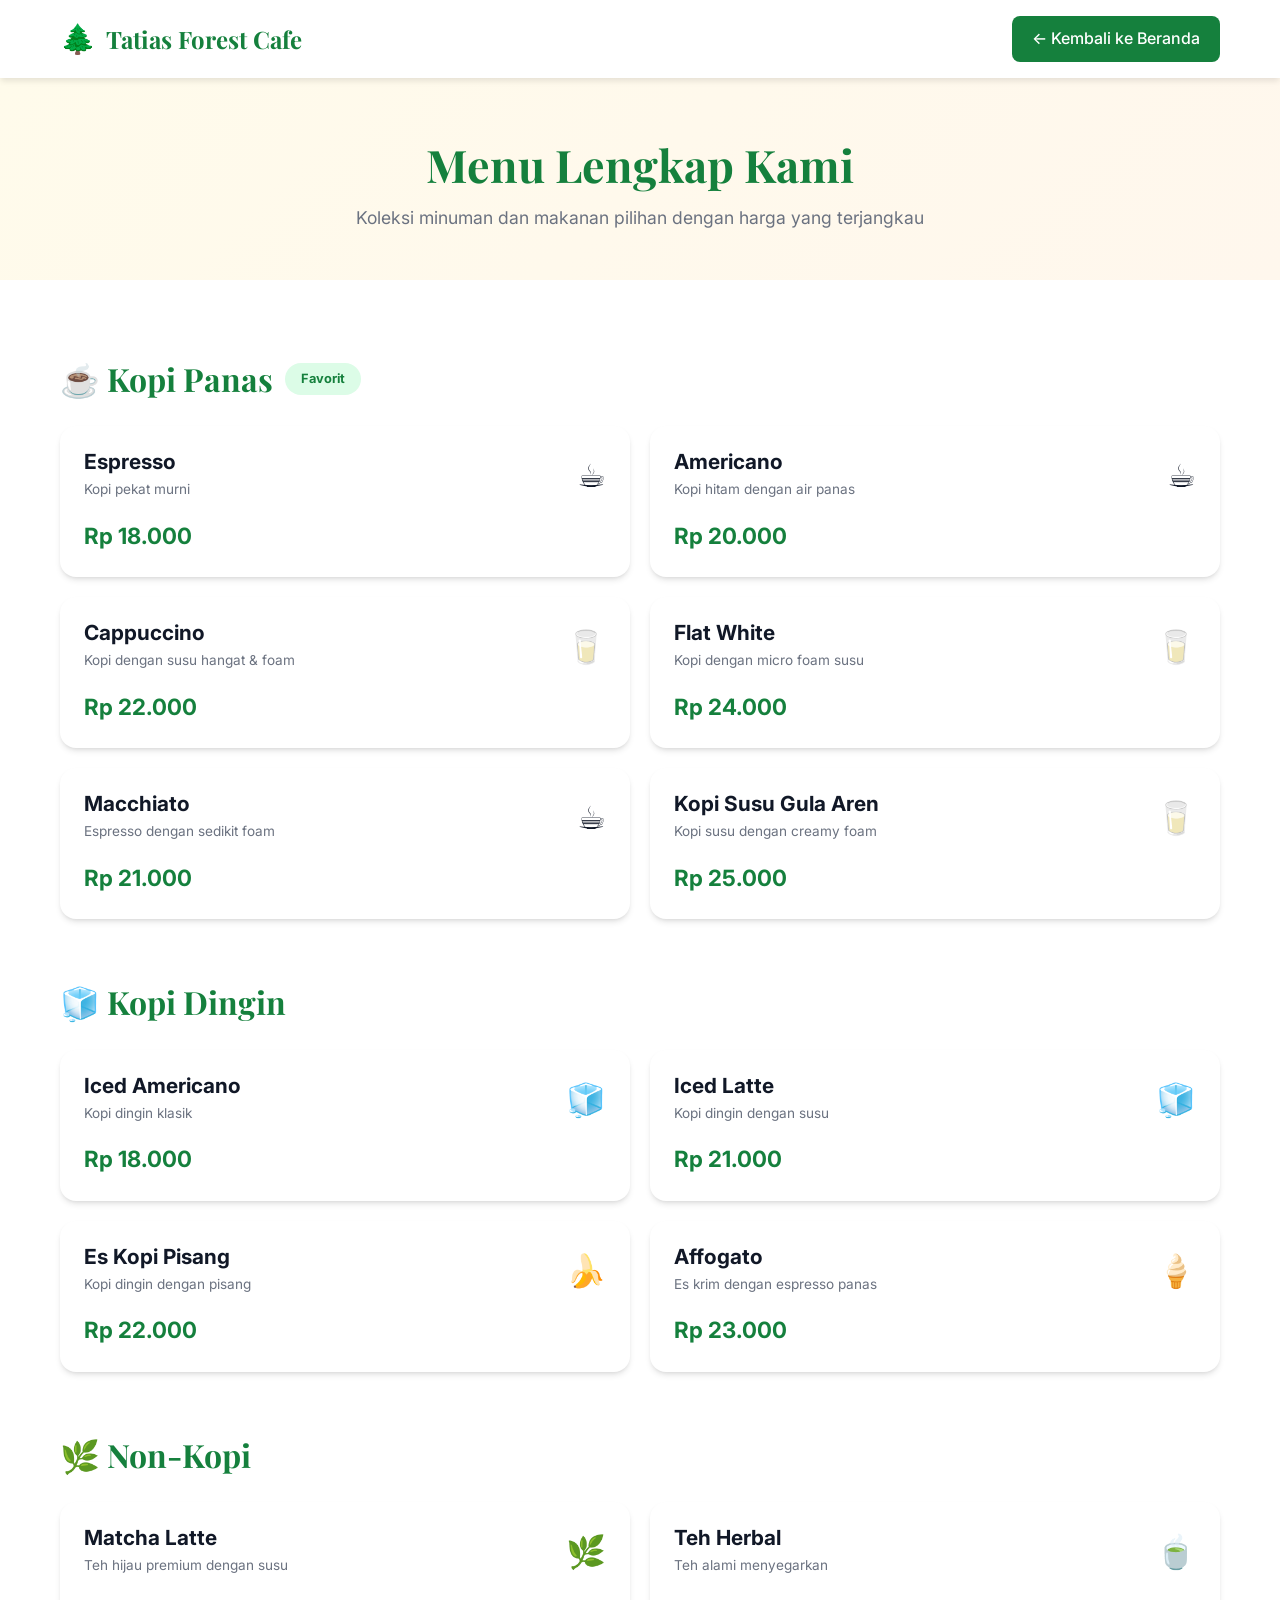
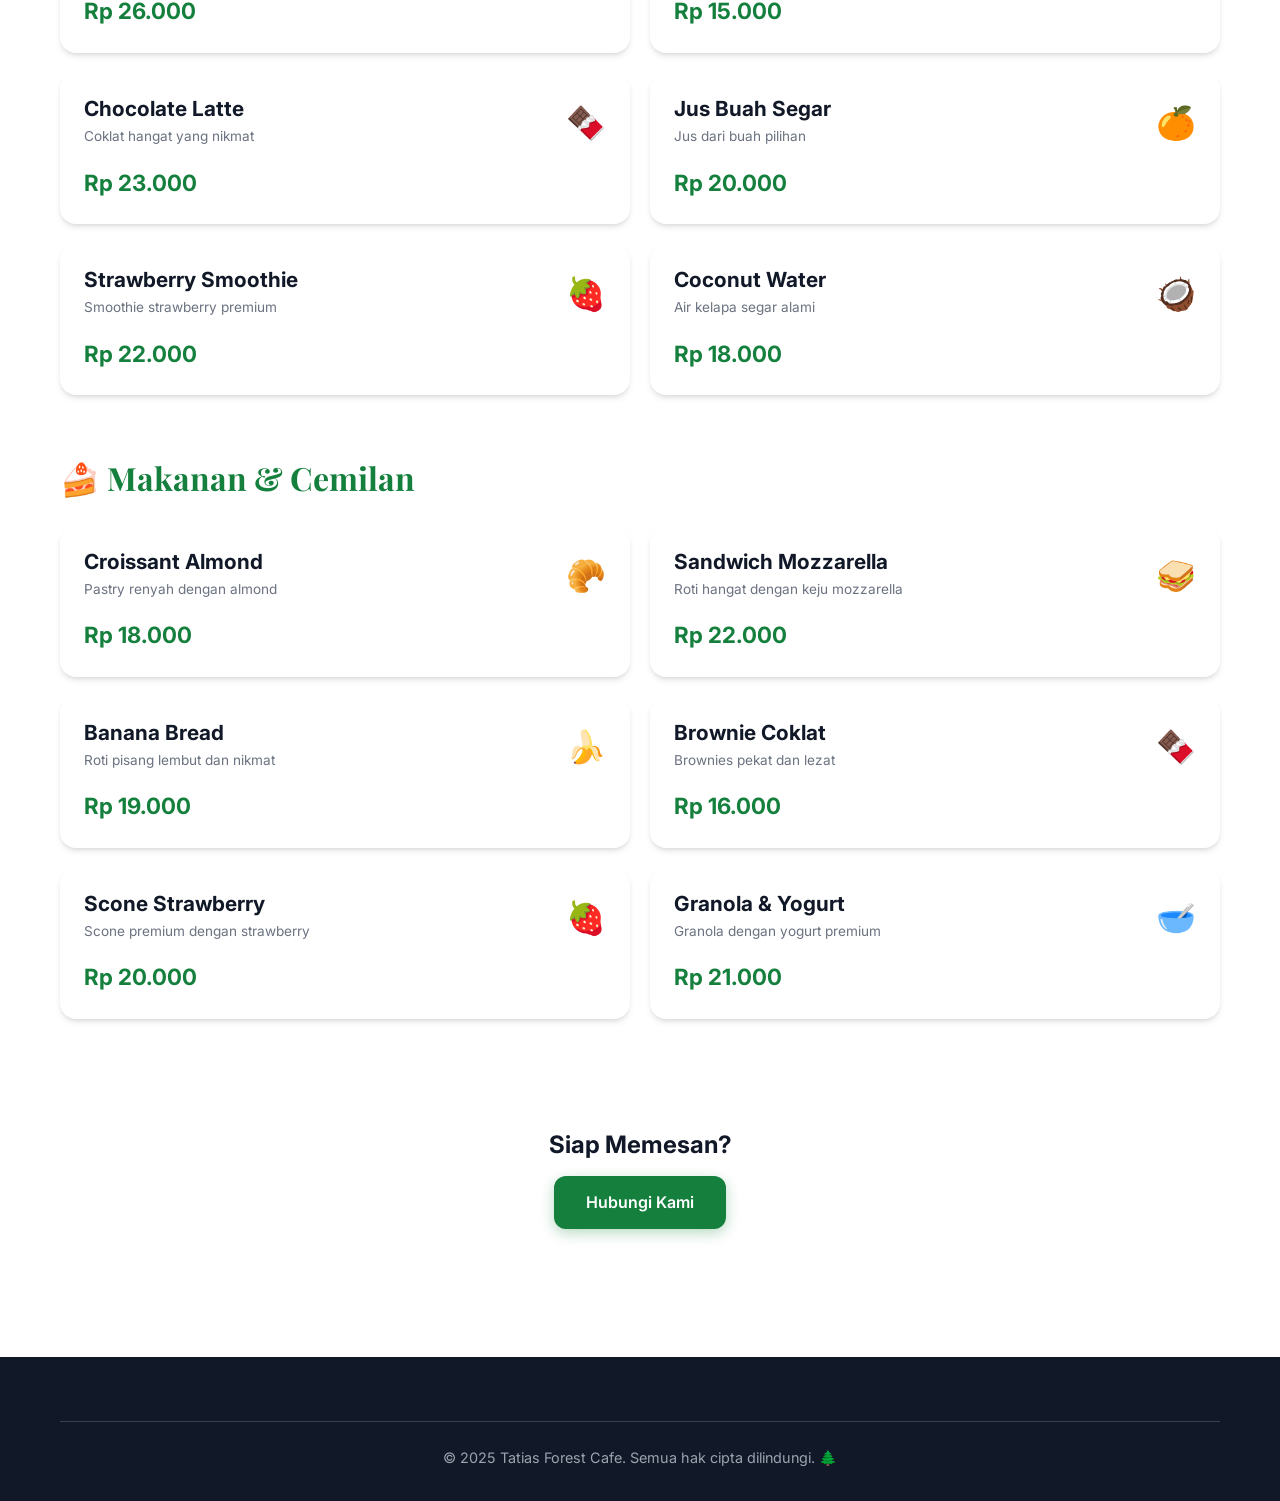
==== menu.html @ 35fe5cdb "menambahkan file html css dan js untuk cafe" ====
<!DOCTYPE html>
<html lang="id">
<head>
    <meta charset="UTF-8">
    <meta name="viewport" content="width=device-width, initial-scale=1.0">
    <title>Menu Lengkap - Tatias Forest Cafe</title>
    <meta name="description" content="Jelajahi menu lengkap Tatias Forest Cafe: kopi panas, kopi dingin, non-kopi, dan makanan & cemilan dengan harga terjangkau.">
    <link rel="stylesheet" href="css/style.css">
</head>
<body>

    <!-- Navigation -->
    <nav class="navbar">
        <div class="container">
            <a href="index.html" class="nav-brand">
                <span class="logo-icon">🌲</span>
                <h1>Tatias Forest Cafe</h1>
            </a>
            <a href="index.html" class="btn-back">← Kembali ke Beranda</a>
        </div>
    </nav>

    <!-- Sub Hero -->
    <section class="sub-hero sub-hero-menu">
        <div class="container">
            <h1>Menu Lengkap Kami</h1>
            <p>Koleksi minuman dan makanan pilihan dengan harga yang terjangkau</p>
        </div>
    </section>

    <!-- Menu Content -->
    <section class="menu-page-section">
        <div class="container">

            <!-- KOPI PANAS -->
            <div class="menu-category fade-in">
                <div class="menu-category-header">
                    <h2>☕ Kopi Panas</h2>
                    <span class="badge">Favorit</span>
                </div>
                <div class="menu-page-grid">
                    <div class="menu-page-card">
                        <div class="menu-page-card-top">
                            <div>
                                <h3>Espresso</h3>
                                <p class="card-desc">Kopi pekat murni</p>
                            </div>
                            <span class="card-emoji">☕</span>
                        </div>
                        <p class="card-price">Rp 18.000</p>
                    </div>
                    <div class="menu-page-card">
                        <div class="menu-page-card-top">
                            <div>
                                <h3>Americano</h3>
                                <p class="card-desc">Kopi hitam dengan air panas</p>
                            </div>
                            <span class="card-emoji">☕</span>
                        </div>
                        <p class="card-price">Rp 20.000</p>
                    </div>
                    <div class="menu-page-card">
                        <div class="menu-page-card-top">
                            <div>
                                <h3>Cappuccino</h3>
                                <p class="card-desc">Kopi dengan susu hangat & foam</p>
                            </div>
                            <span class="card-emoji">🥛</span>
                        </div>
                        <p class="card-price">Rp 22.000</p>
                    </div>
                    <div class="menu-page-card">
                        <div class="menu-page-card-top">
                            <div>
                                <h3>Flat White</h3>
                                <p class="card-desc">Kopi dengan micro foam susu</p>
                            </div>
                            <span class="card-emoji">🥛</span>
                        </div>
                        <p class="card-price">Rp 24.000</p>
                    </div>
                    <div class="menu-page-card">
                        <div class="menu-page-card-top">
                            <div>
                                <h3>Macchiato</h3>
                                <p class="card-desc">Espresso dengan sedikit foam</p>
                            </div>
                            <span class="card-emoji">☕</span>
                        </div>
                        <p class="card-price">Rp 21.000</p>
                    </div>
                    <div class="menu-page-card">
                        <div class="menu-page-card-top">
                            <div>
                                <h3>Kopi Susu Gula Aren</h3>
                                <p class="card-desc">Kopi susu dengan creamy foam</p>
                            </div>
                            <span class="card-emoji">🥛</span>
                        </div>
                        <p class="card-price">Rp 25.000</p>
                    </div>
                </div>
            </div>

            <!-- KOPI DINGIN -->
            <div class="menu-category fade-in">
                <div class="menu-category-header">
                    <h2>🧊 Kopi Dingin</h2>
                </div>
                <div class="menu-page-grid">
                    <div class="menu-page-card">
                        <div class="menu-page-card-top">
                            <div>
                                <h3>Iced Americano</h3>
                                <p class="card-desc">Kopi dingin klasik</p>
                            </div>
                            <span class="card-emoji">🧊</span>
                        </div>
                        <p class="card-price">Rp 18.000</p>
                    </div>
                    <div class="menu-page-card">
                        <div class="menu-page-card-top">
                            <div>
                                <h3>Iced Latte</h3>
                                <p class="card-desc">Kopi dingin dengan susu</p>
                            </div>
                            <span class="card-emoji">🧊</span>
                        </div>
                        <p class="card-price">Rp 21.000</p>
                    </div>
                    <div class="menu-page-card">
                        <div class="menu-page-card-top">
                            <div>
                                <h3>Es Kopi Pisang</h3>
                                <p class="card-desc">Kopi dingin dengan pisang</p>
                            </div>
                            <span class="card-emoji">🍌</span>
                        </div>
                        <p class="card-price">Rp 22.000</p>
                    </div>
                    <div class="menu-page-card">
                        <div class="menu-page-card-top">
                            <div>
                                <h3>Affogato</h3>
                                <p class="card-desc">Es krim dengan espresso panas</p>
                            </div>
                            <span class="card-emoji">🍦</span>
                        </div>
                        <p class="card-price">Rp 23.000</p>
                    </div>
                </div>
            </div>

            <!-- NON-KOPI -->
            <div class="menu-category fade-in">
                <div class="menu-category-header">
                    <h2>🌿 Non-Kopi</h2>
                </div>
                <div class="menu-page-grid">
                    <div class="menu-page-card">
                        <div class="menu-page-card-top">
                            <div>
                                <h3>Matcha Latte</h3>
                                <p class="card-desc">Teh hijau premium dengan susu</p>
                            </div>
                            <span class="card-emoji">🌿</span>
                        </div>
                        <p class="card-price">Rp 26.000</p>
                    </div>
                    <div class="menu-page-card">
                        <div class="menu-page-card-top">
                            <div>
                                <h3>Teh Herbal</h3>
                                <p class="card-desc">Teh alami menyegarkan</p>
                            </div>
                            <span class="card-emoji">🍵</span>
                        </div>
                        <p class="card-price">Rp 15.000</p>
                    </div>
                    <div class="menu-page-card">
                        <div class="menu-page-card-top">
                            <div>
                                <h3>Chocolate Latte</h3>
                                <p class="card-desc">Coklat hangat yang nikmat</p>
                            </div>
                            <span class="card-emoji">🍫</span>
                        </div>
                        <p class="card-price">Rp 23.000</p>
                    </div>
                    <div class="menu-page-card">
                        <div class="menu-page-card-top">
                            <div>
                                <h3>Jus Buah Segar</h3>
                                <p class="card-desc">Jus dari buah pilihan</p>
                            </div>
                            <span class="card-emoji">🍊</span>
                        </div>
                        <p class="card-price">Rp 20.000</p>
                    </div>
                    <div class="menu-page-card">
                        <div class="menu-page-card-top">
                            <div>
                                <h3>Strawberry Smoothie</h3>
                                <p class="card-desc">Smoothie strawberry premium</p>
                            </div>
                            <span class="card-emoji">🍓</span>
                        </div>
                        <p class="card-price">Rp 22.000</p>
                    </div>
                    <div class="menu-page-card">
                        <div class="menu-page-card-top">
                            <div>
                                <h3>Coconut Water</h3>
                                <p class="card-desc">Air kelapa segar alami</p>
                            </div>
                            <span class="card-emoji">🥥</span>
                        </div>
                        <p class="card-price">Rp 18.000</p>
                    </div>
                </div>
            </div>

            <!-- MAKANAN & CEMILAN -->
            <div class="menu-category fade-in">
                <div class="menu-category-header">
                    <h2>🍰 Makanan & Cemilan</h2>
                </div>
                <div class="menu-page-grid">
                    <div class="menu-page-card">
                        <div class="menu-page-card-top">
                            <div>
                                <h3>Croissant Almond</h3>
                                <p class="card-desc">Pastry renyah dengan almond</p>
                            </div>
                            <span class="card-emoji">🥐</span>
                        </div>
                        <p class="card-price">Rp 18.000</p>
                    </div>
                    <div class="menu-page-card">
                        <div class="menu-page-card-top">
                            <div>
                                <h3>Sandwich Mozzarella</h3>
                                <p class="card-desc">Roti hangat dengan keju mozzarella</p>
                            </div>
                            <span class="card-emoji">🥪</span>
                        </div>
                        <p class="card-price">Rp 22.000</p>
                    </div>
                    <div class="menu-page-card">
                        <div class="menu-page-card-top">
                            <div>
                                <h3>Banana Bread</h3>
                                <p class="card-desc">Roti pisang lembut dan nikmat</p>
                            </div>
                            <span class="card-emoji">🍌</span>
                        </div>
                        <p class="card-price">Rp 19.000</p>
                    </div>
                    <div class="menu-page-card">
                        <div class="menu-page-card-top">
                            <div>
                                <h3>Brownie Coklat</h3>
                                <p class="card-desc">Brownies pekat dan lezat</p>
                            </div>
                            <span class="card-emoji">🍫</span>
                        </div>
                        <p class="card-price">Rp 16.000</p>
                    </div>
                    <div class="menu-page-card">
                        <div class="menu-page-card-top">
                            <div>
                                <h3>Scone Strawberry</h3>
                                <p class="card-desc">Scone premium dengan strawberry</p>
                            </div>
                            <span class="card-emoji">🍓</span>
                        </div>
                        <p class="card-price">Rp 20.000</p>
                    </div>
                    <div class="menu-page-card">
                        <div class="menu-page-card-top">
                            <div>
                                <h3>Granola & Yogurt</h3>
                                <p class="card-desc">Granola dengan yogurt premium</p>
                            </div>
                            <span class="card-emoji">🥣</span>
                        </div>
                        <p class="card-price">Rp 21.000</p>
                    </div>
                </div>
            </div>

            <!-- CTA -->
            <div class="menu-page-cta fade-in">
                <h3>Siap Memesan?</h3>
                <a href="index.html#lokasi" class="btn-primary">Hubungi Kami</a>
            </div>

        </div>
    </section>

    <!-- Footer -->
    <footer class="footer">
        <div class="container">
            <div class="footer-bottom">
                <p>&copy; 2025 Tatias Forest Cafe. Semua hak cipta dilindungi. 🌲</p>
            </div>
        </div>
    </footer>

    <script src="js/script.js"></script>
</body>
</html>
---- css/style.css ----
/* ===== GOOGLE FONTS ===== */
@import url('https://fonts.googleapis.com/css2?family=Playfair+Display:wght@400;600;700;800&family=Inter:wght@300;400;500;600;700&display=swap');

/* ===== CSS VARIABLES ===== */
:root {
    --green-50: #f0fdf4;
    --green-100: #dcfce7;
    --green-200: #bbf7d0;
    --green-300: #86efac;
    --green-400: #4ade80;
    --green-500: #22c55e;
    --green-600: #16a34a;
    --green-700: #15803d;
    --green-800: #166534;
    --green-900: #14532d;

    --amber-50: #fffbeb;
    --amber-100: #fef3c7;
    --amber-200: #fde68a;
    --amber-300: #fcd34d;
    --amber-400: #fbbf24;
    --amber-500: #f59e0b;

    --gray-50: #f9fafb;
    --gray-100: #f3f4f6;
    --gray-200: #e5e7eb;
    --gray-300: #d1d5db;
    --gray-400: #9ca3af;
    --gray-500: #6b7280;
    --gray-600: #4b5563;
    --gray-700: #374151;
    --gray-800: #1f2937;
    --gray-900: #111827;

    --shadow-sm: 0 1px 2px rgba(0,0,0,0.05);
    --shadow-md: 0 4px 6px -1px rgba(0,0,0,0.1), 0 2px 4px -2px rgba(0,0,0,0.1);
    --shadow-lg: 0 10px 15px -3px rgba(0,0,0,0.1), 0 4px 6px -4px rgba(0,0,0,0.1);
    --shadow-xl: 0 20px 25px -5px rgba(0,0,0,0.1), 0 8px 10px -6px rgba(0,0,0,0.1);

    --radius-md: 8px;
    --radius-lg: 12px;
    --radius-xl: 16px;
    --radius-full: 9999px;

    --transition: all 0.3s ease;
}

/* ===== RESET & BASE ===== */
*, *::before, *::after {
    margin: 0;
    padding: 0;
    box-sizing: border-box;
}

html {
    scroll-behavior: smooth;
}

body {
    font-family: 'Inter', system-ui, -apple-system, sans-serif;
    color: var(--gray-900);
    background: #ffffff;
    line-height: 1.6;
    overflow-x: hidden;
}

h1, h2, h3, h4, h5, h6 {
    font-family: 'Playfair Display', serif;
    line-height: 1.2;
}

a {
    text-decoration: none;
    color: inherit;
}

ul {
    list-style: none;
}

img {
    max-width: 100%;
    display: block;
}

/* ===== UTILITY ===== */
.container {
    max-width: 1200px;
    margin: 0 auto;
    padding: 0 20px;
}

.section-header {
    text-align: center;
    margin-bottom: 60px;
}

.section-header h2 {
    font-size: 2.8rem;
    color: var(--green-700);
    margin-bottom: 12px;
}

.section-header p {
    font-size: 1.1rem;
    color: var(--gray-500);
    max-width: 600px;
    margin: 0 auto;
}

/* ===== NAVBAR ===== */
.navbar {
    position: sticky;
    top: 0;
    z-index: 100;
    background: rgba(255, 255, 255, 0.92);
    backdrop-filter: blur(16px);
    -webkit-backdrop-filter: blur(16px);
    box-shadow: var(--shadow-md);
    padding: 16px 0;
}

.navbar .container {
    display: flex;
    justify-content: space-between;
    align-items: center;
}

.nav-brand {
    display: flex;
    align-items: center;
    gap: 10px;
}

.nav-brand .logo-icon {
    font-size: 1.8rem;
}

.nav-brand h1 {
    font-size: 1.5rem;
    font-weight: 700;
    color: var(--green-700);
    font-family: 'Playfair Display', serif;
}

.nav-links {
    display: flex;
    gap: 32px;
    align-items: center;
}

.nav-links a {
    font-weight: 500;
    color: var(--gray-600);
    transition: var(--transition);
    position: relative;
    padding: 4px 0;
}

.nav-links a::after {
    content: '';
    position: absolute;
    bottom: -2px;
    left: 0;
    width: 0;
    height: 2px;
    background: var(--green-600);
    transition: width 0.3s ease;
    border-radius: 2px;
}

.nav-links a:hover {
    color: var(--green-700);
}

.nav-links a:hover::after {
    width: 100%;
}

/* Mobile Menu Toggle */
.mobile-toggle {
    display: none;
    background: none;
    border: none;
    font-size: 1.8rem;
    cursor: pointer;
    color: var(--gray-700);
    padding: 4px;
}

.mobile-menu {
    display: none;
    padding: 16px 0 8px;
    border-top: 1px solid var(--gray-200);
    margin-top: 16px;
}

.mobile-menu.active {
    display: block;
}

.mobile-menu a {
    display: block;
    padding: 12px 0;
    font-weight: 500;
    color: var(--gray-600);
    transition: var(--transition);
}

.mobile-menu a:hover {
    color: var(--green-700);
}

/* ===== BUTTONS ===== */
.btn-primary {
    display: inline-block;
    padding: 14px 32px;
    background: var(--green-700);
    color: #fff;
    border-radius: var(--radius-lg);
    font-weight: 600;
    font-size: 1rem;
    transition: var(--transition);
    box-shadow: 0 4px 14px rgba(21, 128, 61, 0.3);
    border: none;
    cursor: pointer;
}

.btn-primary:hover {
    background: var(--green-800);
    transform: translateY(-2px);
    box-shadow: 0 6px 20px rgba(21, 128, 61, 0.4);
}

.btn-secondary {
    display: inline-block;
    padding: 14px 32px;
    background: var(--amber-400);
    color: var(--gray-900);
    border-radius: var(--radius-lg);
    font-weight: 600;
    font-size: 1rem;
    transition: var(--transition);
    border: none;
    cursor: pointer;
}

.btn-secondary:hover {
    background: var(--amber-500);
    transform: translateY(-2px);
}

.btn-back {
    display: inline-block;
    padding: 10px 20px;
    background: var(--green-700);
    color: #fff;
    border-radius: var(--radius-md);
    font-weight: 500;
    transition: var(--transition);
}

.btn-back:hover {
    background: var(--green-800);
}

/* ===== HERO SECTION ===== */
.hero {
    position: relative;
    min-height: 100vh;
    display: flex;
    align-items: center;
    justify-content: center;
    overflow: hidden;
    background: linear-gradient(135deg, #14532d 0%, #166534 40%, #15803d 100%);
}

.hero-bg {
    position: absolute;
    inset: 0;
    background: linear-gradient(to right, rgba(0,0,0,0.55), rgba(0,0,0,0.25));
    z-index: 1;
}

/* Animated forest particles */
.hero::before {
    content: '';
    position: absolute;
    top: -50%;
    left: -50%;
    width: 200%;
    height: 200%;
    background: radial-gradient(circle at 20% 30%, rgba(34,197,94,0.15) 0%, transparent 50%),
                radial-gradient(circle at 80% 70%, rgba(22,163,74,0.1) 0%, transparent 50%),
                radial-gradient(circle at 50% 50%, rgba(74,222,128,0.08) 0%, transparent 40%);
    animation: heroFloat 20s ease-in-out infinite;
    z-index: 0;
}

@keyframes heroFloat {
    0%, 100% { transform: translate(0, 0) rotate(0deg); }
    33% { transform: translate(30px, -20px) rotate(1deg); }
    66% { transform: translate(-20px, 15px) rotate(-1deg); }
}

.hero-content {
    position: relative;
    z-index: 2;
    text-align: center;
    color: #fff;
    max-width: 800px;
    padding: 0 24px;
}

.hero-content h1 {
    font-size: 3.8rem;
    font-weight: 800;
    margin-bottom: 20px;
    animation: fadeInUp 1s ease forwards;
    opacity: 0;
}

.hero-content .hero-subtitle {
    font-size: 1.3rem;
    font-weight: 300;
    line-height: 1.8;
    margin-bottom: 36px;
    opacity: 0;
    animation: fadeInUp 1s ease 0.3s forwards;
}

.hero-buttons {
    display: flex;
    gap: 16px;
    justify-content: center;
    flex-wrap: wrap;
    opacity: 0;
    animation: fadeInUp 1s ease 0.6s forwards;
}

@keyframes fadeInUp {
    from { opacity: 0; transform: translateY(30px); }
    to { opacity: 1; transform: translateY(0); }
}

@keyframes float {
    0%, 100% { transform: translateY(0); }
    50% { transform: translateY(-10px); }
}

.animate-float {
    animation: float 3s ease-in-out infinite;
}

/* ===== KENAPA SECTION ===== */
.kenapa-section {
    padding: 100px 0;
    background: linear-gradient(135deg, var(--green-50) 0%, #fff 100%);
}

.kenapa-grid {
    display: grid;
    grid-template-columns: repeat(3, 1fr);
    gap: 32px;
}

.kenapa-card {
    background: #fff;
    border-radius: var(--radius-xl);
    padding: 40px 32px;
    box-shadow: var(--shadow-md);
    text-align: center;
    transition: var(--transition);
}

.kenapa-card:hover {
    transform: translateY(-8px);
    box-shadow: var(--shadow-xl);
}

.kenapa-card .icon {
    font-size: 3.2rem;
    margin-bottom: 16px;
    display: block;
}

.kenapa-card h3 {
    font-size: 1.5rem;
    font-weight: 700;
    margin-bottom: 12px;
    color: var(--gray-800);
}

.kenapa-card p {
    color: var(--gray-500);
    font-size: 0.95rem;
    line-height: 1.7;
}

/* ===== MENU SECTION ===== */
.menu-section {
    padding: 100px 0;
    background: #fff;
}

.menu-grid {
    display: grid;
    grid-template-columns: repeat(4, 1fr);
    gap: 24px;
}

.menu-card {
    background: #fff;
    border-radius: var(--radius-xl);
    padding: 28px;
    box-shadow: var(--shadow-md);
    text-align: center;
    transition: var(--transition);
    cursor: pointer;
    overflow: hidden;
}

.menu-card:hover {
    transform: translateY(-8px);
    box-shadow: var(--shadow-xl);
}

.menu-card .menu-icon-box {
    width: 100%;
    height: 140px;
    border-radius: var(--radius-lg);
    display: flex;
    align-items: center;
    justify-content: center;
    font-size: 3.5rem;
    margin-bottom: 16px;
}

.menu-card h3 {
    font-size: 1.2rem;
    font-weight: 700;
    margin-bottom: 8px;
}

.menu-card .menu-desc {
    color: var(--gray-500);
    font-size: 0.85rem;
    margin-bottom: 16px;
}

.menu-card .menu-price {
    font-size: 1.5rem;
    font-weight: 700;
    color: var(--green-700);
    font-family: 'Inter', sans-serif;
}

.menu-cta {
    text-align: center;
    margin-top: 48px;
}

/* ===== KATALOG SECTION ===== */
.katalog-section {
    padding: 100px 0;
    background: var(--gray-50);
}

.katalog-group {
    margin-bottom: 48px;
}

.katalog-group h3 {
    font-size: 1.8rem;
    color: var(--green-700);
    margin-bottom: 24px;
    font-family: 'Playfair Display', serif;
}

.katalog-grid {
    display: grid;
    grid-template-columns: repeat(2, 1fr);
    gap: 20px;
}

.katalog-item {
    background: #fff;
    border-radius: var(--radius-xl);
    padding: 24px;
    box-shadow: var(--shadow-md);
    display: flex;
    justify-content: space-between;
    align-items: center;
    transition: var(--transition);
}

.katalog-item:hover {
    box-shadow: var(--shadow-lg);
    transform: translateX(4px);
}

.katalog-item h4 {
    font-size: 1.1rem;
    font-weight: 700;
    font-family: 'Inter', sans-serif;
    margin-bottom: 4px;
}

.katalog-item .item-desc {
    color: var(--gray-500);
    font-size: 0.9rem;
}

.katalog-item .item-price {
    font-size: 1.25rem;
    font-weight: 700;
    color: var(--green-700);
    white-space: nowrap;
}

/* ===== GALERI SECTION ===== */
.galeri-section {
    padding: 100px 0;
    background: #fff;
}

.gallery-grid {
    display: grid;
    grid-template-columns: repeat(3, 1fr);
    gap: 16px;
}

.gallery-item {
    position: relative;
    height: 280px;
    border-radius: var(--radius-xl);
    overflow: hidden;
    cursor: pointer;
}

.gallery-item .gallery-bg {
    width: 100%;
    height: 100%;
    display: flex;
    align-items: center;
    justify-content: center;
    font-size: 4.5rem;
    transition: transform 0.5s ease;
}

.gallery-item:hover .gallery-bg {
    transform: scale(1.1);
}

.gallery-overlay {
    position: absolute;
    inset: 0;
    background: rgba(0,0,0,0.45);
    display: flex;
    align-items: center;
    justify-content: center;
    opacity: 0;
    transition: opacity 0.3s ease;
}

.gallery-item:hover .gallery-overlay {
    opacity: 1;
}

.gallery-overlay p {
    color: #fff;
    font-size: 1.1rem;
    font-weight: 700;
}

/* ===== FASILITAS SECTION ===== */
.fasilitas-section {
    padding: 100px 0;
    background: var(--gray-50);
    border-top: 1px solid var(--gray-200);
}

.fasilitas-grid {
    display: grid;
    grid-template-columns: repeat(4, 1fr);
    gap: 24px;
}

.fasilitas-card {
    background: #fff;
    border-radius: var(--radius-xl);
    padding: 32px 24px;
    text-align: center;
    box-shadow: var(--shadow-md);
    transition: var(--transition);
}

.fasilitas-card:hover {
    transform: translateY(-6px);
    box-shadow: var(--shadow-xl);
}

.fasilitas-card .ficon {
    font-size: 2.8rem;
    margin-bottom: 16px;
    display: block;
}

.fasilitas-card h3 {
    font-size: 1.1rem;
    font-weight: 700;
    margin-bottom: 8px;
    font-family: 'Inter', sans-serif;
}

.fasilitas-card p {
    font-size: 0.85rem;
    color: var(--gray-500);
}

/* ===== LOKASI SECTION ===== */
.lokasi-section {
    padding: 100px 0;
    background: linear-gradient(135deg, var(--green-50) 0%, #eff6ff 100%);
}

.lokasi-grid {
    display: grid;
    grid-template-columns: 1fr 1fr;
    gap: 48px;
    align-items: start;
}

.map-wrapper {
    border-radius: var(--radius-xl);
    overflow: hidden;
    box-shadow: var(--shadow-lg);
    height: 400px;
}

.map-wrapper iframe {
    width: 100%;
    height: 100%;
    border: 0;
}

.lokasi-info {
    display: flex;
    flex-direction: column;
    gap: 20px;
}

.info-card {
    background: #fff;
    border-radius: var(--radius-xl);
    padding: 24px;
    box-shadow: var(--shadow-md);
}

.info-card h3 {
    font-size: 1.3rem;
    font-weight: 700;
    color: var(--green-700);
    margin-bottom: 12px;
    font-family: 'Inter', sans-serif;
}

.info-card p {
    color: var(--gray-600);
    line-height: 1.7;
}

.info-card .contact-link {
    display: flex;
    align-items: center;
    gap: 12px;
    padding: 8px 0;
    color: var(--gray-600);
    transition: var(--transition);
}

.info-card .contact-link:hover {
    color: var(--green-700);
}

.info-card .contact-link .link-icon {
    font-size: 1.5rem;
}

.lokasi-cta {
    display: flex;
    gap: 16px;
    margin-top: 8px;
}

.lokasi-cta a {
    flex: 1;
    text-align: center;
}

.jam-item {
    padding: 4px 0;
}

.jam-warning {
    font-size: 0.85rem;
    color: #d97706;
    margin-top: 8px;
}

/* ===== FOOTER ===== */
.footer {
    background: var(--gray-900);
    color: #fff;
    padding: 64px 0 32px;
}

.footer-grid {
    display: grid;
    grid-template-columns: repeat(3, 1fr);
    gap: 40px;
    margin-bottom: 40px;
}

.footer-brand h3 {
    font-size: 1.3rem;
    font-weight: 700;
    margin-bottom: 8px;
    font-family: 'Inter', sans-serif;
}

.footer-brand p {
    color: var(--gray-400);
}

.footer h4 {
    font-size: 1.1rem;
    font-weight: 700;
    margin-bottom: 16px;
    font-family: 'Inter', sans-serif;
}

.footer-nav a {
    display: block;
    padding: 6px 0;
    color: var(--gray-400);
    transition: var(--transition);
}

.footer-nav a:hover {
    color: #fff;
}

.footer-social {
    display: flex;
    gap: 16px;
}

.footer-social a {
    font-size: 1.5rem;
    transition: var(--transition);
}

.footer-social a:hover {
    color: var(--green-400);
    transform: scale(1.2);
}

.footer-bottom {
    border-top: 1px solid var(--gray-700);
    padding-top: 24px;
    text-align: center;
    color: var(--gray-400);
    font-size: 0.9rem;
}

/* ===== SUB PAGE HERO ===== */
.sub-hero {
    padding: 60px 0 48px;
    text-align: center;
}

.sub-hero h1 {
    font-size: 2.8rem;
    color: var(--green-700);
    margin-bottom: 12px;
}

.sub-hero p {
    font-size: 1.1rem;
    color: var(--gray-500);
}

.sub-hero-menu {
    background: linear-gradient(135deg, var(--amber-50) 0%, #fff7ed 100%);
}

.sub-hero-gallery {
    background: linear-gradient(135deg, var(--green-50) 0%, #eff6ff 100%);
}

/* ===== MENU PAGE CARDS ===== */
.menu-page-section {
    padding: 80px 0;
}

.menu-category {
    margin-bottom: 64px;
}

.menu-category-header {
    display: flex;
    align-items: center;
    gap: 12px;
    margin-bottom: 28px;
}

.menu-category-header h2 {
    font-size: 2rem;
    color: var(--green-700);
}

.menu-category-header .badge {
    padding: 6px 16px;
    background: var(--green-100);
    color: var(--green-700);
    border-radius: var(--radius-full);
    font-size: 0.8rem;
    font-weight: 700;
}

.menu-page-grid {
    display: grid;
    grid-template-columns: repeat(2, 1fr);
    gap: 20px;
}

.menu-page-card {
    background: #fff;
    border-radius: var(--radius-xl);
    padding: 24px;
    box-shadow: var(--shadow-md);
    transition: var(--transition);
}

.menu-page-card:hover {
    box-shadow: var(--shadow-lg);
    transform: translateY(-3px);
}

.menu-page-card-top {
    display: flex;
    justify-content: space-between;
    align-items: flex-start;
    margin-bottom: 16px;
}

.menu-page-card h3 {
    font-size: 1.3rem;
    font-weight: 700;
    font-family: 'Inter', sans-serif;
    margin-bottom: 4px;
}

.menu-page-card .card-desc {
    font-size: 0.85rem;
    color: var(--gray-500);
}

.menu-page-card .card-emoji {
    font-size: 2rem;
}

.menu-page-card .card-price {
    font-size: 1.4rem;
    font-weight: 700;
    color: var(--green-700);
}

.menu-page-cta {
    text-align: center;
    padding: 48px 0;
}

.menu-page-cta h3 {
    font-size: 1.5rem;
    margin-bottom: 16px;
    font-family: 'Inter', sans-serif;
}

/* ===== GALLERY PAGE ===== */
.gallery-page-section {
    padding: 80px 0;
}

.gallery-category {
    margin-bottom: 64px;
}

.gallery-category h2 {
    font-size: 2rem;
    color: var(--green-700);
    margin-bottom: 28px;
}

.gallery-page-grid {
    display: grid;
    grid-template-columns: repeat(4, 1fr);
    gap: 16px;
}

.gallery-page-item {
    height: 240px;
    border-radius: var(--radius-xl);
    box-shadow: var(--shadow-lg);
    overflow: hidden;
    cursor: pointer;
    transition: transform 0.3s ease;
    display: flex;
    align-items: center;
    justify-content: center;
    font-size: 4rem;
}

.gallery-page-item:hover {
    transform: scale(1.05);
}

/* ===== SCROLL ANIMATIONS ===== */
.fade-in {
    opacity: 0;
    transform: translateY(30px);
    transition: opacity 0.8s ease, transform 0.8s ease;
}

.fade-in.visible {
    opacity: 1;
    transform: translateY(0);
}

/* ===== RESPONSIVE ===== */
@media (max-width: 1024px) {
    .menu-grid { grid-template-columns: repeat(2, 1fr); }
    .fasilitas-grid { grid-template-columns: repeat(2, 1fr); }
    .gallery-page-grid { grid-template-columns: repeat(3, 1fr); }
}

@media (max-width: 768px) {
    .nav-links { display: none; }
    .mobile-toggle { display: block; }

    .hero-content h1 { font-size: 2.4rem; }
    .hero-content .hero-subtitle { font-size: 1rem; }

    .section-header h2 { font-size: 2rem; }

    .kenapa-grid { grid-template-columns: 1fr; }
    .menu-grid { grid-template-columns: 1fr; }
    .katalog-grid { grid-template-columns: 1fr; }
    .gallery-grid { grid-template-columns: repeat(2, 1fr); }
    .fasilitas-grid { grid-template-columns: repeat(2, 1fr); }
    .lokasi-grid { grid-template-columns: 1fr; }
    .footer-grid { grid-template-columns: 1fr; }

    .menu-page-grid { grid-template-columns: 1fr; }
    .gallery-page-grid { grid-template-columns: repeat(2, 1fr); }

    .hero-buttons { flex-direction: column; align-items: center; }
    .lokasi-cta { flex-direction: column; }
    .lokasi-cta a { width: 100%; }

    .sub-hero h1 { font-size: 2rem; }
}

@media (max-width: 480px) {
    .hero-content h1 { font-size: 1.9rem; }
    .gallery-grid { grid-template-columns: 1fr; }
    .fasilitas-grid { grid-template-columns: 1fr; }
    .gallery-page-grid { grid-template-columns: 1fr; }
}
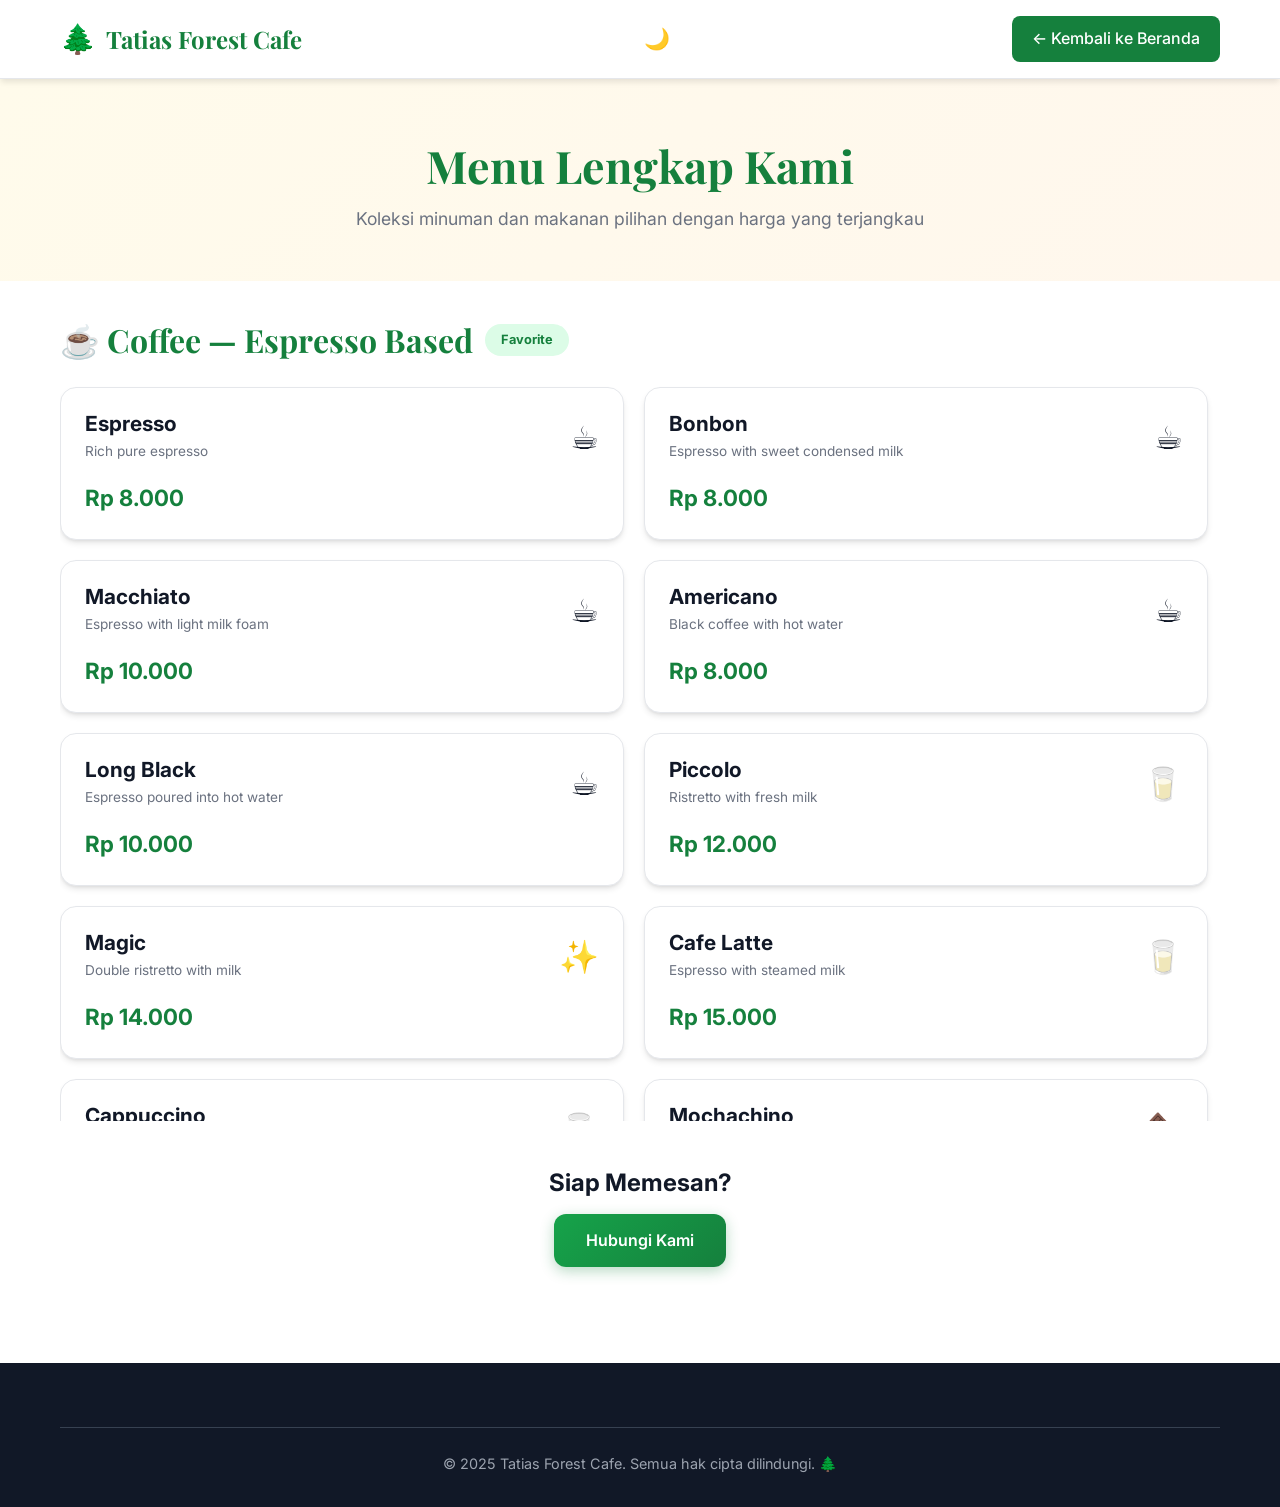
==== commit b7f3ee14: "perbarui" ====
--- a/menu.html
+++ b/menu.html
@@ -4,7 +4,7 @@
     <meta charset="UTF-8">
     <meta name="viewport" content="width=device-width, initial-scale=1.0">
     <title>Menu Lengkap - Tatias Forest Cafe</title>
-    <meta name="description" content="Jelajahi menu lengkap Tatias Forest Cafe: kopi panas, kopi dingin, non-kopi, dan makanan & cemilan dengan harga terjangkau.">
+    <meta name="description" content="Jelajahi menu lengkap Tatias Forest Cafe: kopi, cold coffee, non-kopi, snack & makanan dengan harga terjangkau mulai 3rb.">
     <link rel="stylesheet" href="css/style.css">
 </head>
 <body>
@@ -16,6 +16,9 @@
                 <span class="logo-icon">🌲</span>
                 <h1>Tatias Forest Cafe</h1>
             </a>
+            <button class="theme-toggle" id="theme-toggle" title="Toggle dark mode">
+                <span class="theme-icon">🌙</span>
+            </button>
             <a href="index.html" class="btn-back">← Kembali ke Beranda</a>
         </div>
     </nav>
@@ -31,264 +34,652 @@
     <!-- Menu Content -->
     <section class="menu-page-section">
         <div class="container">
-
-            <!-- KOPI PANAS -->
-            <div class="menu-category fade-in">
-                <div class="menu-category-header">
-                    <h2>☕ Kopi Panas</h2>
-                    <span class="badge">Favorit</span>
-                </div>
-                <div class="menu-page-grid">
-                    <div class="menu-page-card">
-                        <div class="menu-page-card-top">
-                            <div>
-                                <h3>Espresso</h3>
-                                <p class="card-desc">Kopi pekat murni</p>
-                            </div>
-                            <span class="card-emoji">☕</span>
-                        </div>
-                        <p class="card-price">Rp 18.000</p>
-                    </div>
-                    <div class="menu-page-card">
-                        <div class="menu-page-card-top">
-                            <div>
-                                <h3>Americano</h3>
-                                <p class="card-desc">Kopi hitam dengan air panas</p>
-                            </div>
-                            <span class="card-emoji">☕</span>
-                        </div>
-                        <p class="card-price">Rp 20.000</p>
-                    </div>
-                    <div class="menu-page-card">
-                        <div class="menu-page-card-top">
-                            <div>
-                                <h3>Cappuccino</h3>
-                                <p class="card-desc">Kopi dengan susu hangat & foam</p>
-                            </div>
+            <div class="menu-scroll-container">
+
+            <!-- KOPI ESPRESSO BASED -->
+            <div class="menu-category fade-in">
+                <div class="menu-category-header">
+                    <h2>☕ Coffee — Espresso Based</h2>
+                    <span class="badge">Favorite</span>
+                </div>
+                <div class="menu-page-grid">
+                    <div class="menu-page-card">
+                        <div class="menu-page-card-top">
+                            <div><h3>Espresso</h3><p class="card-desc">Rich pure espresso</p></div>
+                            <span class="card-emoji">☕</span>
+                        </div>
+                        <p class="card-price">Rp 8.000</p>
+                    </div>
+                    <div class="menu-page-card">
+                        <div class="menu-page-card-top">
+                            <div><h3>Bonbon</h3><p class="card-desc">Espresso with sweet condensed milk</p></div>
+                            <span class="card-emoji">☕</span>
+                        </div>
+                        <p class="card-price">Rp 8.000</p>
+                    </div>
+                    <div class="menu-page-card">
+                        <div class="menu-page-card-top">
+                            <div><h3>Macchiato</h3><p class="card-desc">Espresso with light milk foam</p></div>
+                            <span class="card-emoji">☕</span>
+                        </div>
+                        <p class="card-price">Rp 10.000</p>
+                    </div>
+                    <div class="menu-page-card">
+                        <div class="menu-page-card-top">
+                            <div><h3>Americano</h3><p class="card-desc">Black coffee with hot water</p></div>
+                            <span class="card-emoji">☕</span>
+                        </div>
+                        <p class="card-price">Rp 8.000</p>
+                    </div>
+                    <div class="menu-page-card">
+                        <div class="menu-page-card-top">
+                            <div><h3>Long Black</h3><p class="card-desc">Espresso poured into hot water</p></div>
+                            <span class="card-emoji">☕</span>
+                        </div>
+                        <p class="card-price">Rp 10.000</p>
+                    </div>
+                    <div class="menu-page-card">
+                        <div class="menu-page-card-top">
+                            <div><h3>Piccolo</h3><p class="card-desc">Ristretto with fresh milk</p></div>
                             <span class="card-emoji">🥛</span>
                         </div>
-                        <p class="card-price">Rp 22.000</p>
-                    </div>
-                    <div class="menu-page-card">
-                        <div class="menu-page-card-top">
-                            <div>
-                                <h3>Flat White</h3>
-                                <p class="card-desc">Kopi dengan micro foam susu</p>
-                            </div>
+                        <p class="card-price">Rp 12.000</p>
+                    </div>
+                    <div class="menu-page-card">
+                        <div class="menu-page-card-top">
+                            <div><h3>Magic</h3><p class="card-desc">Double ristretto with milk</p></div>
+                            <span class="card-emoji">✨</span>
+                        </div>
+                        <p class="card-price">Rp 14.000</p>
+                    </div>
+                    <div class="menu-page-card">
+                        <div class="menu-page-card-top">
+                            <div><h3>Cafe Latte</h3><p class="card-desc">Espresso with steamed milk</p></div>
                             <span class="card-emoji">🥛</span>
                         </div>
-                        <p class="card-price">Rp 24.000</p>
-                    </div>
-                    <div class="menu-page-card">
-                        <div class="menu-page-card-top">
-                            <div>
-                                <h3>Macchiato</h3>
-                                <p class="card-desc">Espresso dengan sedikit foam</p>
-                            </div>
-                            <span class="card-emoji">☕</span>
-                        </div>
-                        <p class="card-price">Rp 21.000</p>
-                    </div>
-                    <div class="menu-page-card">
-                        <div class="menu-page-card-top">
-                            <div>
-                                <h3>Kopi Susu Gula Aren</h3>
-                                <p class="card-desc">Kopi susu dengan creamy foam</p>
-                            </div>
+                        <p class="card-price">Rp 15.000</p>
+                    </div>
+                    <div class="menu-page-card">
+                        <div class="menu-page-card-top">
+                            <div><h3>Cappuccino</h3><p class="card-desc">Coffee with warm milk & foam</p></div>
                             <span class="card-emoji">🥛</span>
                         </div>
-                        <p class="card-price">Rp 25.000</p>
-                    </div>
-                </div>
-            </div>
-
-            <!-- KOPI DINGIN -->
-            <div class="menu-category fade-in">
-                <div class="menu-category-header">
-                    <h2>🧊 Kopi Dingin</h2>
-                </div>
-                <div class="menu-page-grid">
-                    <div class="menu-page-card">
-                        <div class="menu-page-card-top">
-                            <div>
-                                <h3>Iced Americano</h3>
-                                <p class="card-desc">Kopi dingin klasik</p>
-                            </div>
-                            <span class="card-emoji">🧊</span>
-                        </div>
-                        <p class="card-price">Rp 18.000</p>
-                    </div>
-                    <div class="menu-page-card">
-                        <div class="menu-page-card-top">
-                            <div>
-                                <h3>Iced Latte</h3>
-                                <p class="card-desc">Kopi dingin dengan susu</p>
-                            </div>
-                            <span class="card-emoji">🧊</span>
-                        </div>
-                        <p class="card-price">Rp 21.000</p>
-                    </div>
-                    <div class="menu-page-card">
-                        <div class="menu-page-card-top">
-                            <div>
-                                <h3>Es Kopi Pisang</h3>
-                                <p class="card-desc">Kopi dingin dengan pisang</p>
-                            </div>
+                        <p class="card-price">Rp 15.000</p>
+                    </div>
+                    <div class="menu-page-card">
+                        <div class="menu-page-card-top">
+                            <div><h3>Mochachino</h3><p class="card-desc">Cappuccino with chocolate</p></div>
+                            <span class="card-emoji">🍫</span>
+                        </div>
+                        <p class="card-price">Rp 17.000</p>
+                    </div>
+                </div>
+            </div>
+
+            <!-- MANUAL BREW -->
+            <div class="menu-category fade-in">
+                <div class="menu-category-header">
+                    <h2>☕ Coffee — Manual Brew</h2>
+                </div>
+                <div class="menu-page-grid">
+                    <div class="menu-page-card">
+                        <div class="menu-page-card-top">
+                            <div><h3>Tubruk Robusta</h3><p class="card-desc">Robusta bean traditional coffee</p></div>
+                            <span class="card-emoji">☕</span>
+                        </div>
+                        <p class="card-price">Rp 8.000</p>
+                    </div>
+                    <div class="menu-page-card">
+                        <div class="menu-page-card-top">
+                            <div><h3>Tubruk Arabika</h3><p class="card-desc">Arabika bean traditional coffee</p></div>
+                            <span class="card-emoji">☕</span>
+                        </div>
+                        <p class="card-price">Rp 10.000</p>
+                    </div>
+                    <div class="menu-page-card">
+                        <div class="menu-page-card-top">
+                            <div><h3>V60</h3><p class="card-desc">Pour over with V60 filter</p></div>
+                            <span class="card-emoji">☕</span>
+                        </div>
+                        <p class="card-price">Rp 16.000</p>
+                    </div>
+                    <div class="menu-page-card">
+                        <div class="menu-page-card-top">
+                            <div><h3>Vietnam Drip R</h3><p class="card-desc">Vietnam drip robusta bean</p></div>
+                            <span class="card-emoji">☕</span>
+                        </div>
+                        <p class="card-price">Rp 12.000</p>
+                    </div>
+                    <div class="menu-page-card">
+                        <div class="menu-page-card-top">
+                            <div><h3>Vietnam Drip A</h3><p class="card-desc">Drip Vietnam biji arabika</p></div>
+                            <span class="card-emoji">☕</span>
+                        </div>
+                        <p class="card-price">Rp 14.000</p>
+                    </div>
+                    <div class="menu-page-card">
+                        <div class="menu-page-card-top">
+                            <div><h3>Kopi Hitam</h3><p class="card-desc">Kopi hitam sederhana</p></div>
+                            <span class="card-emoji">☕</span>
+                        </div>
+                        <p class="card-price">Rp 4.000</p>
+                    </div>
+                    <div class="menu-page-card">
+                        <div class="menu-page-card-top">
+                            <div><h3>Kopi Susu</h3><p class="card-desc">Kopi hitam dengan susu</p></div>
+                            <span class="card-emoji">🥛</span>
+                        </div>
+                        <p class="card-price">Rp 5.000</p>
+                    </div>
+                    <div class="menu-page-card">
+                        <div class="menu-page-card-top">
+                            <div><h3>Es Kopsu</h3><p class="card-desc">Kopi susu dingin</p></div>
+                            <span class="card-emoji">🧊</span>
+                        </div>
+                        <p class="card-price">Rp 5.000</p>
+                    </div>
+                </div>
+            </div>
+
+            <!-- COLD COFFEE -->
+            <div class="menu-category fade-in">
+                <div class="menu-category-header">
+                    <h2>🧊 Cold Coffee</h2>
+                    <span class="badge">Populer</span>
+                </div>
+                <div class="menu-page-grid">
+                    <div class="menu-page-card">
+                        <div class="menu-page-card-top">
+                            <div><h3>Americano</h3><p class="card-desc">Kopi hitam dingin klasik</p></div>
+                            <span class="card-emoji">🧊</span>
+                        </div>
+                        <p class="card-price">Rp 12.000</p>
+                    </div>
+                    <div class="menu-page-card">
+                        <div class="menu-page-card-top">
+                            <div><h3>Long Black</h3><p class="card-desc">Long black dingin</p></div>
+                            <span class="card-emoji">🧊</span>
+                        </div>
+                        <p class="card-price">Rp 14.000</p>
+                    </div>
+                    <div class="menu-page-card">
+                        <div class="menu-page-card-top">
+                            <div><h3>Cafe Latte</h3><p class="card-desc">Latte dingin dengan susu segar</p></div>
+                            <span class="card-emoji">🧊</span>
+                        </div>
+                        <p class="card-price">Rp 16.000</p>
+                    </div>
+                    <div class="menu-page-card">
+                        <div class="menu-page-card-top">
+                            <div><h3>Cappuccino</h3><p class="card-desc">Cappuccino dingin</p></div>
+                            <span class="card-emoji">🧊</span>
+                        </div>
+                        <p class="card-price">Rp 17.000</p>
+                    </div>
+                    <div class="menu-page-card">
+                        <div class="menu-page-card-top">
+                            <div><h3>Japanese</h3><p class="card-desc">Cold brew Japanese style</p></div>
+                            <span class="card-emoji">🍵</span>
+                        </div>
+                        <p class="card-price">Rp 17.000</p>
+                    </div>
+                    <div class="menu-page-card">
+                        <div class="menu-page-card-top">
+                            <div><h3>Black Matcha</h3><p class="card-desc">Kopi dingin dengan matcha</p></div>
+                            <span class="card-emoji">🌿</span>
+                        </div>
+                        <p class="card-price">Rp 17.000</p>
+                    </div>
+                    <div class="menu-page-card">
+                        <div class="menu-page-card-top">
+                            <div><h3>Es Kopi Butterscotch</h3><p class="card-desc">Kopi dingin rasa butterscotch</p></div>
+                            <span class="card-emoji">🧊</span>
+                        </div>
+                        <p class="card-price">Rp 17.000</p>
+                    </div>
+                    <div class="menu-page-card">
+                        <div class="menu-page-card-top">
+                            <div><h3>Es Kopi Caramel</h3><p class="card-desc">Kopi dingin rasa caramel</p></div>
+                            <span class="card-emoji">🍮</span>
+                        </div>
+                        <p class="card-price">Rp 17.000</p>
+                    </div>
+                    <div class="menu-page-card">
+                        <div class="menu-page-card-top">
+                            <div><h3>Es Kopi Guren</h3><p class="card-desc">Kopi dingin spesial guren</p></div>
+                            <span class="card-emoji">🧊</span>
+                        </div>
+                        <p class="card-price">Rp 17.000</p>
+                    </div>
+                    <div class="menu-page-card">
+                        <div class="menu-page-card-top">
+                            <div><h3>Kopi Black Rum</h3><p class="card-desc">Kopi hitam dengan aroma rum</p></div>
+                            <span class="card-emoji">🧊</span>
+                        </div>
+                        <p class="card-price">Rp 17.000</p>
+                    </div>
+                    <div class="menu-page-card">
+                        <div class="menu-page-card-top">
+                            <div><h3>Es Kopi Rum</h3><p class="card-desc">Kopi dingin rasa rum</p></div>
+                            <span class="card-emoji">🧊</span>
+                        </div>
+                        <p class="card-price">Rp 17.000</p>
+                    </div>
+                    <div class="menu-page-card">
+                        <div class="menu-page-card-top">
+                            <div><h3>Es Kopi Hazelnut</h3><p class="card-desc">Kopi dingin rasa hazelnut</p></div>
+                            <span class="card-emoji">🌰</span>
+                        </div>
+                        <p class="card-price">Rp 17.000</p>
+                    </div>
+                    <div class="menu-page-card">
+                        <div class="menu-page-card-top">
+                            <div><h3>Es Kopi Vanilla</h3><p class="card-desc">Kopi dingin rasa vanilla</p></div>
+                            <span class="card-emoji">🍦</span>
+                        </div>
+                        <p class="card-price">Rp 17.000</p>
+                    </div>
+                </div>
+            </div>
+
+            <!-- NON-KOPI HOT -->
+            <div class="menu-category fade-in">
+                <div class="menu-category-header">
+                    <h2>🍵 Non-Kopi — Hot Drink</h2>
+                </div>
+                <div class="menu-page-grid">
+                    <div class="menu-page-card">
+                        <div class="menu-page-card-top">
+                            <div><h3>Tea</h3><p class="card-desc">Teh panas klasik</p></div>
+                            <span class="card-emoji">🍵</span>
+                        </div>
+                        <p class="card-price">Rp 3.000</p>
+                    </div>
+                    <div class="menu-page-card">
+                        <div class="menu-page-card-top">
+                            <div><h3>Milk Tea</h3><p class="card-desc">Teh panas dengan susu</p></div>
+                            <span class="card-emoji">🥛</span>
+                        </div>
+                        <p class="card-price">Rp 4.000</p>
+                    </div>
+                    <div class="menu-page-card">
+                        <div class="menu-page-card-top">
+                            <div><h3>Lemon Tea</h3><p class="card-desc">Teh panas dengan perasan lemon</p></div>
+                            <span class="card-emoji">🍋</span>
+                        </div>
+                        <p class="card-price">Rp 5.000</p>
+                    </div>
+                    <div class="menu-page-card">
+                        <div class="menu-page-card-top">
+                            <div><h3>Lychee Tea</h3><p class="card-desc">Teh panas rasa lychee</p></div>
+                            <span class="card-emoji">🍵</span>
+                        </div>
+                        <p class="card-price">Rp 4.000</p>
+                    </div>
+                    <div class="menu-page-card">
+                        <div class="menu-page-card-top">
+                            <div><h3>Milo</h3><p class="card-desc">Minuman malt coklat hangat</p></div>
+                            <span class="card-emoji">🍫</span>
+                        </div>
+                        <p class="card-price">Rp 6.000</p>
+                    </div>
+                    <div class="menu-page-card">
+                        <div class="menu-page-card-top">
+                            <div><h3>Matcha Latte</h3><p class="card-desc">Teh hijau premium dengan susu</p></div>
+                            <span class="card-emoji">🌿</span>
+                        </div>
+                        <p class="card-price">Rp 12.000</p>
+                    </div>
+                    <div class="menu-page-card">
+                        <div class="menu-page-card-top">
+                            <div><h3>Chocolate</h3><p class="card-desc">Coklat hangat yang nikmat</p></div>
+                            <span class="card-emoji">🍫</span>
+                        </div>
+                        <p class="card-price">Rp 12.000</p>
+                    </div>
+                    <div class="menu-page-card">
+                        <div class="menu-page-card-top">
+                            <div><h3>Thai Tea</h3><p class="card-desc">Teh thai panas yang khas</p></div>
+                            <span class="card-emoji">🍵</span>
+                        </div>
+                        <p class="card-price">Rp 7.000</p>
+                    </div>
+                    <div class="menu-page-card">
+                        <div class="menu-page-card-top">
+                            <div><h3>Susu Jahe</h3><p class="card-desc">Susu hangat dengan jahe</p></div>
+                            <span class="card-emoji">🥛</span>
+                        </div>
+                        <p class="card-price">Rp 5.000</p>
+                    </div>
+                </div>
+            </div>
+
+            <!-- NON-KOPI COLD -->
+            <div class="menu-category fade-in">
+                <div class="menu-category-header">
+                    <h2>🧊 Non-Kopi — Cold Drink</h2>
+                </div>
+                <div class="menu-page-grid">
+                    <div class="menu-page-card">
+                        <div class="menu-page-card-top">
+                            <div><h3>Tea</h3><p class="card-desc">Teh dingin segar</p></div>
+                            <span class="card-emoji">🍵</span>
+                        </div>
+                        <p class="card-price">Rp 3.000</p>
+                    </div>
+                    <div class="menu-page-card">
+                        <div class="menu-page-card-top">
+                            <div><h3>Milk Tea</h3><p class="card-desc">Teh susu dingin</p></div>
+                            <span class="card-emoji">🥛</span>
+                        </div>
+                        <p class="card-price">Rp 4.000</p>
+                    </div>
+                    <div class="menu-page-card">
+                        <div class="menu-page-card-top">
+                            <div><h3>Lemon Tea</h3><p class="card-desc">Teh dingin dengan lemon</p></div>
+                            <span class="card-emoji">🍋</span>
+                        </div>
+                        <p class="card-price">Rp 5.000</p>
+                    </div>
+                    <div class="menu-page-card">
+                        <div class="menu-page-card-top">
+                            <div><h3>Lychee Tea</h3><p class="card-desc">Teh dingin rasa lychee</p></div>
+                            <span class="card-emoji">🍵</span>
+                        </div>
+                        <p class="card-price">Rp 4.000</p>
+                    </div>
+                    <div class="menu-page-card">
+                        <div class="menu-page-card-top">
+                            <div><h3>Joshua</h3><p class="card-desc">Minuman dingin spesial Joshua</p></div>
+                            <span class="card-emoji">🧊</span>
+                        </div>
+                        <p class="card-price">Rp 6.000</p>
+                    </div>
+                    <div class="menu-page-card">
+                        <div class="menu-page-card-top">
+                            <div><h3>Kubisu</h3><p class="card-desc">Minuman dingin spesial Kubisu</p></div>
+                            <span class="card-emoji">🧊</span>
+                        </div>
+                        <p class="card-price">Rp 6.000</p>
+                    </div>
+                    <div class="menu-page-card">
+                        <div class="menu-page-card-top">
+                            <div><h3>Milo</h3><p class="card-desc">Milo dingin menyegarkan</p></div>
+                            <span class="card-emoji">🍫</span>
+                        </div>
+                        <p class="card-price">Rp 6.000</p>
+                    </div>
+                    <div class="menu-page-card">
+                        <div class="menu-page-card-top">
+                            <div><h3>Matcha Latte</h3><p class="card-desc">Matcha latte dingin</p></div>
+                            <span class="card-emoji">🌿</span>
+                        </div>
+                        <p class="card-price">Rp 12.000</p>
+                    </div>
+                    <div class="menu-page-card">
+                        <div class="menu-page-card-top">
+                            <div><h3>Chocolate</h3><p class="card-desc">Coklat dingin segar</p></div>
+                            <span class="card-emoji">🍫</span>
+                        </div>
+                        <p class="card-price">Rp 12.000</p>
+                    </div>
+                    <div class="menu-page-card">
+                        <div class="menu-page-card-top">
+                            <div><h3>Thai Tea</h3><p class="card-desc">Thai tea dingin yang khas</p></div>
+                            <span class="card-emoji">🧋</span>
+                        </div>
+                        <p class="card-price">Rp 8.000</p>
+                    </div>
+                </div>
+            </div>
+
+            <!-- MILK BASED -->
+            <div class="menu-category fade-in">
+                <div class="menu-category-header">
+                    <h2>🥛 Milk Based</h2>
+                </div>
+                <div class="menu-page-grid">
+                    <div class="menu-page-card">
+                        <div class="menu-page-card-top">
+                            <div><h3>Fresh Milk</h3><p class="card-desc">Susu segar murni</p></div>
+                            <span class="card-emoji">🥛</span>
+                        </div>
+                        <p class="card-price">Rp 9.000</p>
+                    </div>
+                    <div class="menu-page-card">
+                        <div class="menu-page-card-top">
+                            <div><h3>Milky Shake</h3><p class="card-desc">Milkshake klasik lembut</p></div>
+                            <span class="card-emoji">🥤</span>
+                        </div>
+                        <p class="card-price">Rp 10.000</p>
+                    </div>
+                    <div class="menu-page-card">
+                        <div class="menu-page-card-top">
+                            <div><h3>Vanilla Shake</h3><p class="card-desc">Milkshake rasa vanilla</p></div>
+                            <span class="card-emoji">🍦</span>
+                        </div>
+                        <p class="card-price">Rp 12.000</p>
+                    </div>
+                    <div class="menu-page-card">
+                        <div class="menu-page-card-top">
+                            <div><h3>Caramel Shake</h3><p class="card-desc">Milkshake rasa caramel</p></div>
+                            <span class="card-emoji">🍮</span>
+                        </div>
+                        <p class="card-price">Rp 12.000</p>
+                    </div>
+                    <div class="menu-page-card">
+                        <div class="menu-page-card-top">
+                            <div><h3>Butter SC Shake</h3><p class="card-desc">Milkshake butterscotch</p></div>
+                            <span class="card-emoji">🥤</span>
+                        </div>
+                        <p class="card-price">Rp 12.000</p>
+                    </div>
+                    <div class="menu-page-card">
+                        <div class="menu-page-card-top">
+                            <div><h3>Banana Shake</h3><p class="card-desc">Milkshake rasa pisang</p></div>
                             <span class="card-emoji">🍌</span>
                         </div>
-                        <p class="card-price">Rp 22.000</p>
-                    </div>
-                    <div class="menu-page-card">
-                        <div class="menu-page-card-top">
-                            <div>
-                                <h3>Affogato</h3>
-                                <p class="card-desc">Es krim dengan espresso panas</p>
-                            </div>
+                        <p class="card-price">Rp 12.000</p>
+                    </div>
+                    <div class="menu-page-card">
+                        <div class="menu-page-card-top">
+                            <div><h3>Hazelnut Shake</h3><p class="card-desc">Milkshake rasa hazelnut</p></div>
+                            <span class="card-emoji">🌰</span>
+                        </div>
+                        <p class="card-price">Rp 12.000</p>
+                    </div>
+                    <div class="menu-page-card">
+                        <div class="menu-page-card-top">
+                            <div><h3>Strawberry Shake</h3><p class="card-desc">Milkshake rasa strawberry</p></div>
+                            <span class="card-emoji">🍓</span>
+                        </div>
+                        <p class="card-price">Rp 12.000</p>
+                    </div>
+                    <div class="menu-page-card">
+                        <div class="menu-page-card-top">
+                            <div><h3>Milky Choco Rum</h3><p class="card-desc">Susu coklat dengan aroma rum</p></div>
+                            <span class="card-emoji">🍫</span>
+                        </div>
+                        <p class="card-price">Rp 13.000</p>
+                    </div>
+                    <div class="menu-page-card">
+                        <div class="menu-page-card-top">
+                            <div><h3>Milky Thai Tea</h3><p class="card-desc">Thai tea dengan susu segar</p></div>
+                            <span class="card-emoji">🧋</span>
+                        </div>
+                        <p class="card-price">Rp 12.000</p>
+                    </div>
+                </div>
+            </div>
+
+            <!-- SNACK -->
+            <div class="menu-category fade-in">
+                <div class="menu-category-header">
+                    <h2>🍟 Snack</h2>
+                </div>
+                <div class="menu-page-grid">
+                    <div class="menu-page-card">
+                        <div class="menu-page-card-top">
+                            <div><h3>Maryam</h3><p class="card-desc">Roti maryam renyah gurih</p></div>
+                            <span class="card-emoji">🫓</span>
+                        </div>
+                        <p class="card-price">Rp 6.000</p>
+                    </div>
+                    <div class="menu-page-card">
+                        <div class="menu-page-card-top">
+                            <div><h3>Kentang</h3><p class="card-desc">Kentang goreng crispy</p></div>
+                            <span class="card-emoji">🍟</span>
+                        </div>
+                        <p class="card-price">Rp 8.000</p>
+                    </div>
+                    <div class="menu-page-card">
+                        <div class="menu-page-card-top">
+                            <div><h3>Nugget</h3><p class="card-desc">Nugget ayam goreng renyah</p></div>
+                            <span class="card-emoji">🍗</span>
+                        </div>
+                        <p class="card-price">Rp 10.000</p>
+                    </div>
+                    <div class="menu-page-card">
+                        <div class="menu-page-card-top">
+                            <div><h3>Piscok</h3><p class="card-desc">Pisang coklat goreng crispy</p></div>
+                            <span class="card-emoji">🍌</span>
+                        </div>
+                        <p class="card-price">Rp 4.000</p>
+                    </div>
+                    <div class="menu-page-card">
+                        <div class="menu-page-card-top">
+                            <div><h3>Cireng</h3><p class="card-desc">Aci goreng renyah</p></div>
+                            <span class="card-emoji">🍡</span>
+                        </div>
+                        <p class="card-price">Rp 6.000</p>
+                    </div>
+                    <div class="menu-page-card">
+                        <div class="menu-page-card-top">
+                            <div><h3>Lumpia Ubi Coklat</h3><p class="card-desc">Lumpia isi ubi dengan coklat</p></div>
+                            <span class="card-emoji">🥟</span>
+                        </div>
+                        <p class="card-price">Rp 4.000</p>
+                    </div>
+                    <div class="menu-page-card">
+                        <div class="menu-page-card-top">
+                            <div><h3>Mix Platter</h3><p class="card-desc">Kombinasi berbagai snack</p></div>
+                            <span class="card-emoji">🍱</span>
+                        </div>
+                        <p class="card-price">Rp 15.000</p>
+                    </div>
+                </div>
+            </div>
+
+            <!-- MAKANAN -->
+            <div class="menu-category fade-in">
+                <div class="menu-category-header">
+                    <h2>🍜 Makanan</h2>
+                </div>
+                <div class="menu-page-grid">
+                    <div class="menu-page-card">
+                        <div class="menu-page-card-top">
+                            <div><h3>Mie Goreng</h3><p class="card-desc">Mie goreng spesial lezat</p></div>
+                            <span class="card-emoji">🍜</span>
+                        </div>
+                        <p class="card-price">Rp 6.000</p>
+                    </div>
+                    <div class="menu-page-card">
+                        <div class="menu-page-card-top">
+                            <div><h3>Mie Bangladesh</h3><p class="card-desc">Mie goreng gaya Bangladesh</p></div>
+                            <span class="card-emoji">🍜</span>
+                        </div>
+                        <p class="card-price">Rp 6.000</p>
+                    </div>
+                    <div class="menu-page-card">
+                        <div class="menu-page-card-top">
+                            <div><h3>Mie Kuah</h3><p class="card-desc">Mie kuah hangat gurih</p></div>
+                            <span class="card-emoji">🍲</span>
+                        </div>
+                        <p class="card-price">Rp 6.000</p>
+                    </div>
+                    <div class="menu-page-card">
+                        <div class="menu-page-card-top">
+                            <div><h3>Mie Spicy</h3><p class="card-desc">Mie pedas menggugah selera</p></div>
+                            <span class="card-emoji">🌶️</span>
+                        </div>
+                        <p class="card-price">Rp 8.000</p>
+                    </div>
+                </div>
+            </div>
+
+            <!-- EXTRA TOPPING -->
+            <div class="menu-category fade-in">
+                <div class="menu-category-header">
+                    <h2>➕ Extra Topping</h2>
+                </div>
+                <div class="menu-page-grid">
+                    <div class="menu-page-card">
+                        <div class="menu-page-card-top">
+                            <div><h3>Espresso Shot</h3><p class="card-desc">Tambahan shot espresso</p></div>
+                            <span class="card-emoji">☕</span>
+                        </div>
+                        <p class="card-price">Rp 4.000</p>
+                    </div>
+                    <div class="menu-page-card">
+                        <div class="menu-page-card-top">
+                            <div><h3>Vanilla</h3><p class="card-desc">Sirup vanilla</p></div>
                             <span class="card-emoji">🍦</span>
                         </div>
-                        <p class="card-price">Rp 23.000</p>
-                    </div>
-                </div>
-            </div>
-
-            <!-- NON-KOPI -->
-            <div class="menu-category fade-in">
-                <div class="menu-category-header">
-                    <h2>🌿 Non-Kopi</h2>
-                </div>
-                <div class="menu-page-grid">
-                    <div class="menu-page-card">
-                        <div class="menu-page-card-top">
-                            <div>
-                                <h3>Matcha Latte</h3>
-                                <p class="card-desc">Teh hijau premium dengan susu</p>
-                            </div>
-                            <span class="card-emoji">🌿</span>
-                        </div>
-                        <p class="card-price">Rp 26.000</p>
-                    </div>
-                    <div class="menu-page-card">
-                        <div class="menu-page-card-top">
-                            <div>
-                                <h3>Teh Herbal</h3>
-                                <p class="card-desc">Teh alami menyegarkan</p>
-                            </div>
-                            <span class="card-emoji">🍵</span>
-                        </div>
-                        <p class="card-price">Rp 15.000</p>
-                    </div>
-                    <div class="menu-page-card">
-                        <div class="menu-page-card-top">
-                            <div>
-                                <h3>Chocolate Latte</h3>
-                                <p class="card-desc">Coklat hangat yang nikmat</p>
-                            </div>
-                            <span class="card-emoji">🍫</span>
-                        </div>
-                        <p class="card-price">Rp 23.000</p>
-                    </div>
-                    <div class="menu-page-card">
-                        <div class="menu-page-card-top">
-                            <div>
-                                <h3>Jus Buah Segar</h3>
-                                <p class="card-desc">Jus dari buah pilihan</p>
-                            </div>
-                            <span class="card-emoji">🍊</span>
-                        </div>
-                        <p class="card-price">Rp 20.000</p>
-                    </div>
-                    <div class="menu-page-card">
-                        <div class="menu-page-card-top">
-                            <div>
-                                <h3>Strawberry Smoothie</h3>
-                                <p class="card-desc">Smoothie strawberry premium</p>
-                            </div>
-                            <span class="card-emoji">🍓</span>
-                        </div>
-                        <p class="card-price">Rp 22.000</p>
-                    </div>
-                    <div class="menu-page-card">
-                        <div class="menu-page-card-top">
-                            <div>
-                                <h3>Coconut Water</h3>
-                                <p class="card-desc">Air kelapa segar alami</p>
-                            </div>
-                            <span class="card-emoji">🥥</span>
-                        </div>
-                        <p class="card-price">Rp 18.000</p>
-                    </div>
-                </div>
-            </div>
-
-            <!-- MAKANAN & CEMILAN -->
-            <div class="menu-category fade-in">
-                <div class="menu-category-header">
-                    <h2>🍰 Makanan & Cemilan</h2>
-                </div>
-                <div class="menu-page-grid">
-                    <div class="menu-page-card">
-                        <div class="menu-page-card-top">
-                            <div>
-                                <h3>Croissant Almond</h3>
-                                <p class="card-desc">Pastry renyah dengan almond</p>
-                            </div>
-                            <span class="card-emoji">🥐</span>
-                        </div>
-                        <p class="card-price">Rp 18.000</p>
-                    </div>
-                    <div class="menu-page-card">
-                        <div class="menu-page-card-top">
-                            <div>
-                                <h3>Sandwich Mozzarella</h3>
-                                <p class="card-desc">Roti hangat dengan keju mozzarella</p>
-                            </div>
-                            <span class="card-emoji">🥪</span>
-                        </div>
-                        <p class="card-price">Rp 22.000</p>
-                    </div>
-                    <div class="menu-page-card">
-                        <div class="menu-page-card-top">
-                            <div>
-                                <h3>Banana Bread</h3>
-                                <p class="card-desc">Roti pisang lembut dan nikmat</p>
-                            </div>
-                            <span class="card-emoji">🍌</span>
-                        </div>
-                        <p class="card-price">Rp 19.000</p>
-                    </div>
-                    <div class="menu-page-card">
-                        <div class="menu-page-card-top">
-                            <div>
-                                <h3>Brownie Coklat</h3>
-                                <p class="card-desc">Brownies pekat dan lezat</p>
-                            </div>
-                            <span class="card-emoji">🍫</span>
-                        </div>
-                        <p class="card-price">Rp 16.000</p>
-                    </div>
-                    <div class="menu-page-card">
-                        <div class="menu-page-card-top">
-                            <div>
-                                <h3>Scone Strawberry</h3>
-                                <p class="card-desc">Scone premium dengan strawberry</p>
-                            </div>
-                            <span class="card-emoji">🍓</span>
-                        </div>
-                        <p class="card-price">Rp 20.000</p>
-                    </div>
-                    <div class="menu-page-card">
-                        <div class="menu-page-card-top">
-                            <div>
-                                <h3>Granola & Yogurt</h3>
-                                <p class="card-desc">Granola dengan yogurt premium</p>
-                            </div>
-                            <span class="card-emoji">🥣</span>
-                        </div>
-                        <p class="card-price">Rp 21.000</p>
-                    </div>
-                </div>
-            </div>
-
+                        <p class="card-price">Rp 2.000</p>
+                    </div>
+                    <div class="menu-page-card">
+                        <div class="menu-page-card-top">
+                            <div><h3>Jamaica Rum</h3><p class="card-desc">Sirup Jamaica rum</p></div>
+                            <span class="card-emoji">🍹</span>
+                        </div>
+                        <p class="card-price">Rp 2.000</p>
+                    </div>
+                    <div class="menu-page-card">
+                        <div class="menu-page-card-top">
+                            <div><h3>Hazelnut</h3><p class="card-desc">Sirup hazelnut</p></div>
+                            <span class="card-emoji">🌰</span>
+                        </div>
+                        <p class="card-price">Rp 2.000</p>
+                    </div>
+                    <div class="menu-page-card">
+                        <div class="menu-page-card-top">
+                            <div><h3>Gula Aren</h3><p class="card-desc">Tambahan gula aren</p></div>
+                            <span class="card-emoji">🍯</span>
+                        </div>
+                        <p class="card-price">Rp 2.000</p>
+                    </div>
+                    <div class="menu-page-card">
+                        <div class="menu-page-card-top">
+                            <div><h3>Butterscotch</h3><p class="card-desc">Sirup butterscotch</p></div>
+                            <span class="card-emoji">🍮</span>
+                        </div>
+                        <p class="card-price">Rp 2.000</p>
+                    </div>
+                    <div class="menu-page-card">
+                        <div class="menu-page-card-top">
+                            <div><h3>Telur</h3><p class="card-desc">Tambahan telur untuk makanan</p></div>
+                            <span class="card-emoji">🥚</span>
+                        </div>
+                        <p class="card-price">Rp 4.000</p>
+                    </div>
+                    <div class="menu-page-card">
+                        <div class="menu-page-card-top">
+                            <div><h3>Nugget</h3><p class="card-desc">Tambahan nugget untuk makanan</p></div>
+                            <span class="card-emoji">🍗</span>
+                        </div>
+                        <p class="card-price">Rp 4.000</p>
+                    </div>
+                    <div class="menu-page-card">
+                        <div class="menu-page-card-top">
+                            <div><h3>Sosis</h3><p class="card-desc">Tambahan sosis</p></div>
+                            <span class="card-emoji">🌭</span>
+                        </div>
+                        <p class="card-price">Rp 2.000</p>
+                    </div>
+                </div>
+            </div>
+
+            </div>
             <!-- CTA -->
             <div class="menu-page-cta fade-in">
                 <h3>Siap Memesan?</h3>
@@ -308,5 +699,35 @@
     </footer>
 
     <script src="js/script.js"></script>
+    <script>
+        // Theme Toggle
+        const themeToggle = document.getElementById('theme-toggle');
+        const html = document.documentElement;
+        const icon = themeToggle.querySelector('.theme-icon');
+        
+        // Check saved theme or system preference
+        const savedTheme = localStorage.getItem('theme') || 'light';
+        if (savedTheme === 'dark') {
+            html.classList.add('dark-mode');
+            icon.textContent = '☀️';
+        } else {
+            html.classList.add('light-mode');
+            icon.textContent = '🌙';
+        }
+        
+        themeToggle.addEventListener('click', () => {
+            if (html.classList.contains('dark-mode')) {
+                html.classList.remove('dark-mode');
+                html.classList.add('light-mode');
+                localStorage.setItem('theme', 'light');
+                icon.textContent = '🌙';
+            } else {
+                html.classList.remove('light-mode');
+                html.classList.add('dark-mode');
+                localStorage.setItem('theme', 'dark');
+                icon.textContent = '☀️';
+            }
+        });
+    </script>
 </body>
-</html>
+</html>
--- a/css/style.css
+++ b/css/style.css
@@ -36,6 +36,7 @@
     --shadow-md: 0 4px 6px -1px rgba(0,0,0,0.1), 0 2px 4px -2px rgba(0,0,0,0.1);
     --shadow-lg: 0 10px 15px -3px rgba(0,0,0,0.1), 0 4px 6px -4px rgba(0,0,0,0.1);
     --shadow-xl: 0 20px 25px -5px rgba(0,0,0,0.1), 0 8px 10px -6px rgba(0,0,0,0.1);
+    --shadow-2xl: 0 25px 50px -12px rgba(0,0,0,0.25);
 
     --radius-md: 8px;
     --radius-lg: 12px;
@@ -43,6 +44,45 @@
     --radius-full: 9999px;
 
     --transition: all 0.3s ease;
+    --transition-smooth: all 0.4s cubic-bezier(0.4, 0, 0.2, 1);
+    
+    /* Light mode colors */
+    --bg-primary: #ffffff;
+    --bg-secondary: #f9fafb;
+    --text-primary: #111827;
+    --text-secondary: #6b7280;
+    --border-color: #e5e7eb;
+    --card-bg: #ffffff;
+}
+
+/* Dark mode */
+@media (prefers-color-scheme: dark) {
+    :root {
+        --bg-primary: #0f172a;
+        --bg-secondary: #1e293b;
+        --text-primary: #f1f5f9;
+        --text-secondary: #cbd5e1;
+        --border-color: #334155;
+        --card-bg: #1e293b;
+    }
+}
+
+html.dark-mode {
+    --bg-primary: #0f172a;
+    --bg-secondary: #1e293b;
+    --text-primary: #f1f5f9;
+    --text-secondary: #cbd5e1;
+    --border-color: #334155;
+    --card-bg: #1e293b;
+}
+
+html.light-mode {
+    --bg-primary: #ffffff;
+    --bg-secondary: #f9fafb;
+    --text-primary: #111827;
+    --text-secondary: #6b7280;
+    --border-color: #e5e7eb;
+    --card-bg: #ffffff;
 }
 
 /* ===== RESET & BASE ===== */
@@ -58,10 +98,11 @@
 
 body {
     font-family: 'Inter', system-ui, -apple-system, sans-serif;
-    color: var(--gray-900);
-    background: #ffffff;
+    color: var(--text-primary);
+    background: var(--bg-primary);
     line-height: 1.6;
     overflow-x: hidden;
+    transition: background 0.3s ease, color 0.3s ease;
 }
 
 h1, h2, h3, h4, h5, h6 {
@@ -93,12 +134,48 @@
 .section-header {
     text-align: center;
     margin-bottom: 60px;
+    position: relative;
+}
+
+.section-header::after {
+    content: '';
+    position: absolute;
+    bottom: -20px;
+    left: 50%;
+    width: 80px;
+    height: 4px;
+    background: linear-gradient(90deg, transparent, var(--green-500), transparent);
+    transform: translateX(-50%) scaleX(0);
+    transition: transform 0.8s cubic-bezier(0.4, 0, 0.2, 1);
+}
+
+.section-header.visible::after {
+    transform: translateX(-50%) scaleX(1);
 }
 
 .section-header h2 {
     font-size: 2.8rem;
     color: var(--green-700);
     margin-bottom: 12px;
+    font-weight: 800;
+    letter-spacing: -0.5px;
+    position: relative;
+}
+
+.section-header h2::after {
+    content: '';
+    position: absolute;
+    bottom: -8px;
+    left: 50%;
+    width: 0;
+    height: 3px;
+    background: linear-gradient(90deg, var(--green-600), var(--green-400));
+    transform: translateX(-50%);
+    transition: width 0.8s cubic-bezier(0.4, 0, 0.2, 1);
+}
+
+.section-header.visible h2::after {
+    width: 60px;
 }
 
 .section-header p {
@@ -106,6 +183,8 @@
     color: var(--gray-500);
     max-width: 600px;
     margin: 0 auto;
+    font-weight: 500;
+    letter-spacing: 0.3px;
 }
 
 /* ===== NAVBAR ===== */
@@ -113,11 +192,13 @@
     position: sticky;
     top: 0;
     z-index: 100;
-    background: rgba(255, 255, 255, 0.92);
+    background: rgba(var(--bg-primary-rgb), 0.92);
     backdrop-filter: blur(16px);
     -webkit-backdrop-filter: blur(16px);
     box-shadow: var(--shadow-md);
     padding: 16px 0;
+    transition: var(--transition);
+    border-bottom: 1px solid var(--border-color);
 }
 
 .navbar .container {
@@ -147,6 +228,52 @@
     display: flex;
     gap: 32px;
     align-items: center;
+}
+
+.nav-whatsapp {
+    display: flex;
+    align-items: center;
+    gap: 8px;
+    padding: 10px 16px;
+    background: linear-gradient(135deg, #25d366 0%, #20ba58 100%);
+    color: white;
+    border-radius: var(--radius-full);
+    font-size: 0.9rem;
+    font-weight: 600;
+    transition: var(--transition);
+    text-decoration: none;
+    box-shadow: 0 2px 8px rgba(37, 211, 102, 0.3);
+}
+
+.nav-whatsapp:hover {
+    transform: translateY(-2px);
+    box-shadow: 0 4px 12px rgba(37, 211, 102, 0.4);
+}
+
+.nav-whatsapp .wa-icon {
+    font-size: 1.1rem;
+}
+
+.nav-whatsapp .wa-text {
+    letter-spacing: 0.5px;
+}
+
+.theme-toggle {
+    background: none;
+    border: none;
+    font-size: 1.3rem;
+    cursor: pointer;
+    padding: 8px 12px;
+    transition: var(--transition);
+    border-radius: var(--radius-full);
+}
+
+.theme-toggle:hover {
+    background: var(--bg-secondary);
+}
+
+.theme-toggle .theme-icon {
+    display: block;
 }
 
 .nav-links a {
@@ -215,39 +342,61 @@
 .btn-primary {
     display: inline-block;
     padding: 14px 32px;
-    background: var(--green-700);
+    background: linear-gradient(135deg, var(--green-600) 0%, var(--green-700) 100%);
     color: #fff;
     border-radius: var(--radius-lg);
     font-weight: 600;
     font-size: 1rem;
-    transition: var(--transition);
+    transition: var(--transition-smooth);
     box-shadow: 0 4px 14px rgba(21, 128, 61, 0.3);
     border: none;
     cursor: pointer;
+    position: relative;
+    overflow: hidden;
+}
+
+.btn-primary::before {
+    content: '';
+    position: absolute;
+    top: 50%;
+    left: 50%;
+    width: 0;
+    height: 0;
+    background: rgba(255, 255, 255, 0.2);
+    border-radius: 50%;
+    transform: translate(-50%, -50%);
+    transition: width 0.6s, height 0.6s;
+}
+
+.btn-primary:hover::before {
+    width: 300px;
+    height: 300px;
 }
 
 .btn-primary:hover {
-    background: var(--green-800);
-    transform: translateY(-2px);
-    box-shadow: 0 6px 20px rgba(21, 128, 61, 0.4);
+    background: linear-gradient(135deg, var(--green-700) 0%, var(--green-800) 100%);
+    transform: translateY(-3px);
+    box-shadow: 0 8px 24px rgba(21, 128, 61, 0.4);
 }
 
 .btn-secondary {
     display: inline-block;
     padding: 14px 32px;
-    background: var(--amber-400);
+    background: linear-gradient(135deg, var(--amber-400) 0%, var(--amber-500) 100%);
     color: var(--gray-900);
     border-radius: var(--radius-lg);
     font-weight: 600;
     font-size: 1rem;
-    transition: var(--transition);
+    transition: var(--transition-smooth);
     border: none;
     cursor: pointer;
+    box-shadow: 0 4px 14px rgba(251, 191, 36, 0.3);
 }
 
 .btn-secondary:hover {
-    background: var(--amber-500);
-    transform: translateY(-2px);
+    background: linear-gradient(135deg, var(--amber-500) 0%, var(--amber-600) 100%);
+    transform: translateY(-3px);
+    box-shadow: 0 8px 24px rgba(251, 191, 36, 0.4);
 }
 
 .btn-back {
@@ -272,40 +421,36 @@
     align-items: center;
     justify-content: center;
     overflow: hidden;
-    background: linear-gradient(135deg, #14532d 0%, #166534 40%, #15803d 100%);
+    background: linear-gradient(135deg, #14532d 0%, #166534 30%, #1e7e34 60%, #228b22 100%);
+}
+
+.hero::after {
+    content: '';
+    position: absolute;
+    inset: 0;
+    background: 
+        radial-gradient(circle at 20% 30%, rgba(34, 197, 94, 0.25) 0%, transparent 35%),
+        radial-gradient(circle at 80% 70%, rgba(22, 163, 74, 0.15) 0%, transparent 40%),
+        radial-gradient(circle at 50% 50%, rgba(74, 222, 128, 0.1) 0%, transparent 45%);
+    animation: pulseGlow 8s ease-in-out infinite;
+    z-index: 1;
+}
+
+@keyframes pulseGlow {
+    0%, 100% { opacity: 0.8; }
+    50% { opacity: 1.2; }
 }
 
 .hero-bg {
     position: absolute;
     inset: 0;
-    background: linear-gradient(to right, rgba(0,0,0,0.55), rgba(0,0,0,0.25));
+    background: linear-gradient(to right, rgba(0,0,0,0.6), rgba(0,0,0,0.3));
     z-index: 1;
 }
 
-/* Animated forest particles */
-.hero::before {
-    content: '';
-    position: absolute;
-    top: -50%;
-    left: -50%;
-    width: 200%;
-    height: 200%;
-    background: radial-gradient(circle at 20% 30%, rgba(34,197,94,0.15) 0%, transparent 50%),
-                radial-gradient(circle at 80% 70%, rgba(22,163,74,0.1) 0%, transparent 50%),
-                radial-gradient(circle at 50% 50%, rgba(74,222,128,0.08) 0%, transparent 40%);
-    animation: heroFloat 20s ease-in-out infinite;
-    z-index: 0;
-}
-
-@keyframes heroFloat {
-    0%, 100% { transform: translate(0, 0) rotate(0deg); }
-    33% { transform: translate(30px, -20px) rotate(1deg); }
-    66% { transform: translate(-20px, 15px) rotate(-1deg); }
-}
-
 .hero-content {
     position: relative;
-    z-index: 2;
+    z-index: 3;
     text-align: center;
     color: #fff;
     max-width: 800px;
@@ -313,20 +458,25 @@
 }
 
 .hero-content h1 {
-    font-size: 3.8rem;
+    font-size: 4.2rem;
     font-weight: 800;
     margin-bottom: 20px;
-    animation: fadeInUp 1s ease forwards;
+    line-height: 1.2;
+    animation: slideInDown 1s ease-out forwards;
     opacity: 0;
+    text-shadow: 0 8px 32px rgba(0, 0, 0, 0.3);
+    letter-spacing: -0.5px;
 }
 
 .hero-content .hero-subtitle {
-    font-size: 1.3rem;
+    font-size: 1.35rem;
     font-weight: 300;
     line-height: 1.8;
-    margin-bottom: 36px;
+    margin-bottom: 40px;
     opacity: 0;
     animation: fadeInUp 1s ease 0.3s forwards;
+    text-shadow: 0 4px 16px rgba(0, 0, 0, 0.2);
+    letter-spacing: 0.3px;
 }
 
 .hero-buttons {
@@ -338,30 +488,171 @@
     animation: fadeInUp 1s ease 0.6s forwards;
 }
 
+@keyframes slideInDown {
+    from { 
+        opacity: 0; 
+        transform: translateY(-50px) scale(0.95); 
+    }
+    to { 
+        opacity: 1; 
+        transform: translateY(0) scale(1); 
+    }
+}
+
 @keyframes fadeInUp {
-    from { opacity: 0; transform: translateY(30px); }
-    to { opacity: 1; transform: translateY(0); }
+    from { 
+        opacity: 0; 
+        transform: translateY(40px); 
+    }
+    to { 
+        opacity: 1; 
+        transform: translateY(0); 
+    }
 }
 
 @keyframes float {
     0%, 100% { transform: translateY(0); }
-    50% { transform: translateY(-10px); }
+    50% { transform: translateY(-12px); }
 }
 
 .animate-float {
-    animation: float 3s ease-in-out infinite;
+    animation: float 4s ease-in-out infinite;
+}
+
+/* ===== TENTANG SECTION ===== */
+.tentang-section {
+    padding: 100px 0;
+    background: linear-gradient(135deg, #ffffff 0%, #f8fafb 100%);
+}
+
+.tentang-content {
+    display: grid;
+    grid-template-columns: 1.5fr 1fr;
+    gap: 48px;
+    align-items: start;
+}
+
+.tentang-text p {
+    color: var(--gray-600);
+    font-size: 1rem;
+    line-height: 1.95;
+    margin-bottom: 20px;
+}
+
+.tentang-text .tentang-lead {
+    font-size: 1.15rem;
+    color: var(--gray-700);
+    font-weight: 500;
+    line-height: 1.9;
+    border-left: 4px solid var(--green-500);
+    padding-left: 24px;
+    margin-bottom: 24px;
+    transition: var(--transition-smooth);
+}
+
+.tentang-text .tentang-lead:hover {
+    border-color: var(--green-600);
+    color: var(--green-700);
+}
+
+.tentang-text .tentang-lead strong {
+    color: var(--green-700);
+    font-weight: 700;
+}
+
+.tentang-text em {
+    font-style: italic;
+    color: var(--green-700);
+    font-weight: 600;
+}
+
+.tentang-highlights {
+    display: grid;
+    grid-template-columns: 1fr 1fr;
+    gap: 20px;
+}
+
+.highlight-item {
+    background: linear-gradient(135deg, var(--green-50) 0%, #ecfdf5 100%);
+    border-radius: var(--radius-xl);
+    padding: 32px 24px;
+    text-align: center;
+    box-shadow: var(--shadow-md);
+    transition: var(--transition-smooth);
+    border: 1px solid var(--green-100);
+    position: relative;
+    overflow: hidden;
+}
+
+.highlight-item::before {
+    content: '';
+    position: absolute;
+    top: 0;
+    left: -100%;
+    width: 100%;
+    height: 100%;
+    background: linear-gradient(90deg, transparent, rgba(255, 255, 255, 0.4), transparent);
+    transition: left 0.8s ease;
+}
+
+.highlight-item:hover::before {
+    left: 100%;
+}
+
+.highlight-item:hover {
+    transform: translateY(-8px);
+    box-shadow: var(--shadow-2xl);
+    border-color: var(--green-300);
+}
+
+.highlight-item .highlight-number {
+    font-size: 2.8rem;
+    display: block;
+    margin-bottom: 16px;
+    transition: transform 0.6s cubic-bezier(0.4, 0, 0.2, 1);
+    position: relative;
+    z-index: 1;
+}
+
+.highlight-item:hover .highlight-number {
+    transform: scale(1.2) rotate(5deg);
+}
+
+.highlight-item .highlight-label {
+    font-size: 0.95rem;
+    font-weight: 700;
+    color: var(--green-700);
+    font-family: 'Inter', sans-serif;
+    position: relative;
+    z-index: 1;
 }
 
 /* ===== KENAPA SECTION ===== */
 .kenapa-section {
     padding: 100px 0;
-    background: linear-gradient(135deg, var(--green-50) 0%, #fff 100%);
+    background: linear-gradient(135deg, var(--green-50) 0%, #f0fdf4 50%, #e0f2fe 100%);
+    position: relative;
+    overflow: hidden;
+}
+
+.kenapa-section::before {
+    content: '';
+    position: absolute;
+    top: -50%;
+    right: -20%;
+    width: 600px;
+    height: 600px;
+    background: radial-gradient(circle, rgba(34, 197, 94, 0.08) 0%, transparent 70%);
+    border-radius: 50%;
+    z-index: 0;
 }
 
 .kenapa-grid {
     display: grid;
     grid-template-columns: repeat(3, 1fr);
     gap: 32px;
+    position: relative;
+    z-index: 1;
 }
 
 .kenapa-card {
@@ -370,18 +661,44 @@
     padding: 40px 32px;
     box-shadow: var(--shadow-md);
     text-align: center;
-    transition: var(--transition);
+    transition: var(--transition-smooth);
+    position: relative;
+    overflow: hidden;
+    border: 1px solid rgba(34, 197, 94, 0.1);
+}
+
+.kenapa-card::before {
+    content: '';
+    position: absolute;
+    top: 0;
+    left: 0;
+    right: 0;
+    height: 4px;
+    background: linear-gradient(90deg, var(--green-600), var(--green-400));
+    transform: scaleX(0);
+    transform-origin: left;
+    transition: transform 0.6s cubic-bezier(0.4, 0, 0.2, 1);
+}
+
+.kenapa-card:hover::before {
+    transform: scaleX(1);
 }
 
 .kenapa-card:hover {
-    transform: translateY(-8px);
-    box-shadow: var(--shadow-xl);
+    transform: translateY(-10px);
+    box-shadow: var(--shadow-2xl);
+    border-color: var(--green-200);
 }
 
 .kenapa-card .icon {
-    font-size: 3.2rem;
-    margin-bottom: 16px;
+    font-size: 3.5rem;
+    margin-bottom: 20px;
     display: block;
+    transition: transform 0.6s cubic-bezier(0.4, 0, 0.2, 1);
+}
+
+.kenapa-card:hover .icon {
+    transform: scale(1.15) rotate(5deg);
 }
 
 .kenapa-card h3 {
@@ -400,7 +717,8 @@
 /* ===== MENU SECTION ===== */
 .menu-section {
     padding: 100px 0;
-    background: #fff;
+    background: linear-gradient(135deg, #ffffff 0%, #f9fafb 100%);
+    position: relative;
 }
 
 .menu-grid {
@@ -415,14 +733,30 @@
     padding: 28px;
     box-shadow: var(--shadow-md);
     text-align: center;
-    transition: var(--transition);
+    transition: var(--transition-smooth);
     cursor: pointer;
     overflow: hidden;
+    position: relative;
+    border: 1px solid rgba(34, 197, 94, 0.05);
+}
+
+.menu-card::after {
+    content: '';
+    position: absolute;
+    inset: 0;
+    background: linear-gradient(135deg, rgba(34, 197, 94, 0) 0%, rgba(34, 197, 94, 0.1) 100%);
+    opacity: 0;
+    transition: opacity 0.4s ease;
 }
 
 .menu-card:hover {
-    transform: translateY(-8px);
-    box-shadow: var(--shadow-xl);
+    transform: translateY(-12px) scale(1.02);
+    box-shadow: var(--shadow-2xl);
+    border-color: var(--green-200);
+}
+
+.menu-card:hover::after {
+    opacity: 1;
 }
 
 .menu-card .menu-icon-box {
@@ -434,25 +768,66 @@
     justify-content: center;
     font-size: 3.5rem;
     margin-bottom: 16px;
+    transition: transform 0.6s cubic-bezier(0.4, 0, 0.2, 1);
+    position: relative;
+    z-index: 1;
+}
+
+.menu-card:hover .menu-icon-box {
+    transform: scale(1.1);
 }
 
 .menu-card h3 {
-    font-size: 1.2rem;
+    font-size: 1.25rem;
     font-weight: 700;
     margin-bottom: 8px;
+    position: relative;
+    z-index: 1;
 }
 
 .menu-card .menu-desc {
     color: var(--gray-500);
     font-size: 0.85rem;
     margin-bottom: 16px;
+    position: relative;
+    z-index: 1;
 }
 
 .menu-card .menu-price {
-    font-size: 1.5rem;
-    font-weight: 700;
-    color: var(--green-700);
+    font-size: 1.6rem;
+    font-weight: 800;
+    background: linear-gradient(135deg, var(--green-600), var(--green-500));
+    -webkit-background-clip: text;
+    -webkit-text-fill-color: transparent;
+    background-clip: text;
     font-family: 'Inter', sans-serif;
+    position: relative;
+    z-index: 1;
+}
+
+.menu-badge {
+    display: inline-block;
+    margin-top: 10px;
+    padding: 6px 16px;
+    background: linear-gradient(135deg, #fef3c7, #fde68a);
+    color: #92400e;
+    font-size: 0.75rem;
+    font-weight: 800;
+    border-radius: var(--radius-full);
+    font-family: 'Inter', sans-serif;
+    letter-spacing: 0.5px;
+    box-shadow: 0 2px 8px rgba(251, 191, 36, 0.2);
+    position: relative;
+    z-index: 1;
+}
+
+.jam-tutup {
+    color: #dc2626;
+    font-weight: 700;
+    background: #fef2f2;
+    padding: 4px 8px;
+    border-radius: var(--radius-md);
+    border-left: 3px solid #dc2626;
 }
 
 .menu-cta {
@@ -536,6 +911,15 @@
     border-radius: var(--radius-xl);
     overflow: hidden;
     cursor: pointer;
+    box-shadow: var(--shadow-lg);
+    transition: var(--transition-smooth);
+    border: 2px solid rgba(255, 255, 255, 0);
+}
+
+.gallery-item:hover {
+    box-shadow: var(--shadow-2xl);
+    border-color: rgba(34, 197, 94, 0.3);
+    transform: translateY(-8px);
 }
 
 .gallery-item .gallery-bg {
@@ -545,32 +929,36 @@
     align-items: center;
     justify-content: center;
     font-size: 4.5rem;
-    transition: transform 0.5s ease;
+    transition: transform 0.6s cubic-bezier(0.4, 0, 0.2, 1);
+    position: relative;
 }
 
 .gallery-item:hover .gallery-bg {
-    transform: scale(1.1);
+    transform: scale(1.15) rotate(2deg);
 }
 
 .gallery-overlay {
     position: absolute;
     inset: 0;
-    background: rgba(0,0,0,0.45);
+    background: linear-gradient(135deg, rgba(0,0,0,0.5) 0%, rgba(0,0,0,0.3) 100%);
     display: flex;
     align-items: center;
     justify-content: center;
     opacity: 0;
-    transition: opacity 0.3s ease;
+    transition: opacity 0.4s ease;
+    backdrop-filter: blur(0px);
 }
 
 .gallery-item:hover .gallery-overlay {
     opacity: 1;
+    backdrop-filter: blur(4px);
 }
 
 .gallery-overlay p {
     color: #fff;
-    font-size: 1.1rem;
-    font-weight: 700;
+    font-size: 1.15rem;
+    font-weight: 700;
+    letter-spacing: 0.5px;
 }
 
 /* ===== FASILITAS SECTION ===== */
@@ -592,12 +980,32 @@
     padding: 32px 24px;
     text-align: center;
     box-shadow: var(--shadow-md);
-    transition: var(--transition);
+    transition: var(--transition-smooth);
+    position: relative;
+    overflow: hidden;
+    border: 1px solid rgba(34, 197, 94, 0.05);
+}
+
+.fasilitas-card::before {
+    content: '';
+    position: absolute;
+    top: -50%;
+    right: -50%;
+    width: 200%;
+    height: 200%;
+    background: radial-gradient(circle, rgba(34, 197, 94, 0.1) 0%, transparent 70%);
+    transition: transform 0.6s cubic-bezier(0.4, 0, 0.2, 1);
+    transform: translate(50%, 50%);
+}
+
+.fasilitas-card:hover::before {
+    transform: translate(0, 0);
 }
 
 .fasilitas-card:hover {
-    transform: translateY(-6px);
-    box-shadow: var(--shadow-xl);
+    transform: translateY(-10px);
+    box-shadow: var(--shadow-2xl);
+    border-color: var(--green-200);
 }
 
 .fasilitas-card .ficon {
@@ -651,10 +1059,12 @@
 }
 
 .info-card {
-    background: #fff;
+    background: var(--card-bg);
     border-radius: var(--radius-xl);
     padding: 24px;
     box-shadow: var(--shadow-md);
+    border: 1px solid var(--border-color);
+    transition: var(--transition);
 }
 
 .info-card h3 {
@@ -685,6 +1095,40 @@
 
 .info-card .contact-link .link-icon {
     font-size: 1.5rem;
+}
+
+.contact-number {
+    padding: 16px;
+    background: linear-gradient(135deg, #f0fdf4 0%, #dbeafe 100%);
+    border-left: 4px solid var(--green-600);
+    border-radius: var(--radius-lg);
+    margin-bottom: 12px;
+}
+
+.contact-number .number-label {
+    display: block;
+    font-size: 0.75rem;
+    color: var(--gray-500);
+    text-transform: uppercase;
+    letter-spacing: 1px;
+    margin-bottom: 6px;
+    font-weight: 600;
+}
+
+.contact-number .number-link {
+    display: block;
+    font-size: 1.4rem;
+    font-weight: 700;
+    color: var(--green-700);
+    transition: var(--transition);
+    text-decoration: none;
+    font-family: 'Monaco', 'Courier New', monospace;
+    letter-spacing: 0.5px;
+}
+
+.contact-number .number-link:hover {
+    color: var(--green-600);
+    text-shadow: 0 0 8px rgba(37, 211, 102, 0.2);
 }
 
 .lokasi-cta {
@@ -801,7 +1245,31 @@
 
 /* ===== MENU PAGE CARDS ===== */
 .menu-page-section {
-    padding: 80px 0;
+    padding: 40px 0;
+}
+
+.menu-scroll-container {
+    max-height: 800px;
+    overflow-y: auto;
+    padding-right: 12px;
+}
+
+.menu-scroll-container::-webkit-scrollbar {
+    width: 8px;
+}
+
+.menu-scroll-container::-webkit-scrollbar-track {
+    background: var(--gray-100);
+    border-radius: var(--radius-full);
+}
+
+.menu-scroll-container::-webkit-scrollbar-thumb {
+    background: var(--green-500);
+    border-radius: var(--radius-full);
+}
+
+.menu-scroll-container::-webkit-scrollbar-thumb:hover {
+    background: var(--green-600);
 }
 
 .menu-category {
@@ -836,11 +1304,12 @@
 }
 
 .menu-page-card {
-    background: #fff;
+    background: var(--card-bg);
     border-radius: var(--radius-xl);
     padding: 24px;
     box-shadow: var(--shadow-md);
     transition: var(--transition);
+    border: 1px solid var(--border-color);
 }
 
 .menu-page-card:hover {
@@ -929,13 +1398,34 @@
 /* ===== SCROLL ANIMATIONS ===== */
 .fade-in {
     opacity: 0;
-    transform: translateY(30px);
-    transition: opacity 0.8s ease, transform 0.8s ease;
+    transform: translateY(40px);
+    transition: opacity 1s cubic-bezier(0.4, 0, 0.2, 1), transform 1s cubic-bezier(0.4, 0, 0.2, 1);
 }
 
 .fade-in.visible {
     opacity: 1;
     transform: translateY(0);
+}
+
+/* Staggered animation for multiple fade-in elements */
+.fade-in:nth-child(1).visible { animation: staggerFadeIn 0.6s ease-out forwards; }
+.fade-in:nth-child(2).visible { animation: staggerFadeIn 0.6s ease-out 0.1s forwards; }
+.fade-in:nth-child(3).visible { animation: staggerFadeIn 0.6s ease-out 0.2s forwards; }
+.fade-in:nth-child(4).visible { animation: staggerFadeIn 0.6s ease-out 0.3s forwards; }
+.fade-in:nth-child(5).visible { animation: staggerFadeIn 0.6s ease-out 0.4s forwards; }
+.fade-in:nth-child(6).visible { animation: staggerFadeIn 0.6s ease-out 0.5s forwards; }
+.fade-in:nth-child(7).visible { animation: staggerFadeIn 0.6s ease-out 0.6s forwards; }
+.fade-in:nth-child(8).visible { animation: staggerFadeIn 0.6s ease-out 0.7s forwards; }
+
+@keyframes staggerFadeIn {
+    from {
+        opacity: 0;
+        transform: translateY(40px);
+    }
+    to {
+        opacity: 1;
+        transform: translateY(0);
+    }
 }
 
 /* ===== RESPONSIVE ===== */
@@ -943,10 +1433,12 @@
     .menu-grid { grid-template-columns: repeat(2, 1fr); }
     .fasilitas-grid { grid-template-columns: repeat(2, 1fr); }
     .gallery-page-grid { grid-template-columns: repeat(3, 1fr); }
+    .tentang-content { grid-template-columns: 1fr; }
 }
 
 @media (max-width: 768px) {
     .nav-links { display: none; }
+    .nav-whatsapp { display: none; }
     .mobile-toggle { display: block; }
 
     .hero-content h1 { font-size: 2.4rem; }
